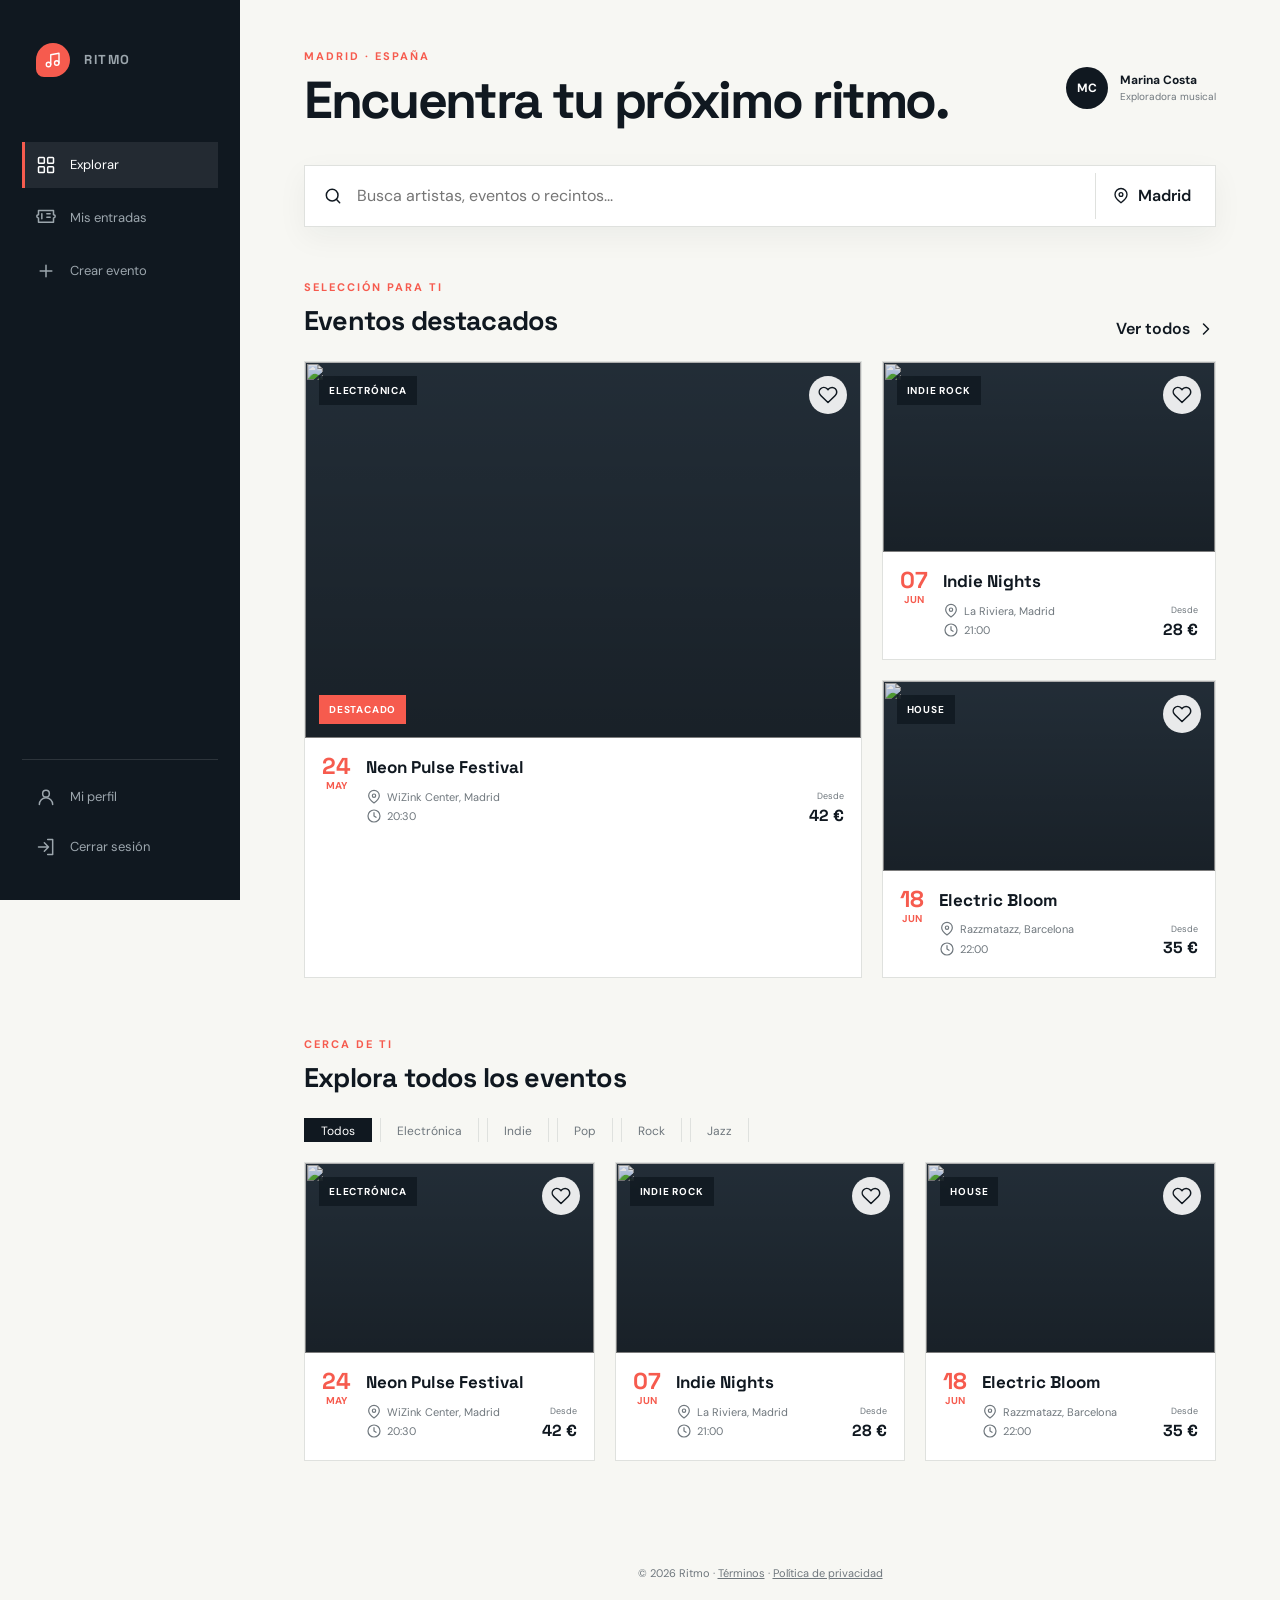
==== index.html @ d9f98caa "feat(hito1): estructura HTML5 semántica de las 5 páginas Co-Authored-By: Claude Sonnet 5.5 <noreply@" ====
<!DOCTYPE html>
<html lang="es">
<head>
  <meta charset="utf-8">
  <meta name="viewport" content="width=device-width, initial-scale=1">
  <title>Ritmo · Encuentra tu próximo ritmo</title>
  <meta name="description" content="Descubre conciertos y eventos de música en directo cerca de ti.">
  <link rel="preconnect" href="https://fonts.googleapis.com">
  <link rel="preconnect" href="https://fonts.gstatic.com" crossorigin>
  <link rel="stylesheet" href="https://fonts.googleapis.com/css2?family=DM+Sans:wght@400;500;600;700&family=Space+Grotesk:wght@500;600;700&display=swap">
  <link rel="stylesheet" href="css/styles.css">
</head>
<body>
  <div class="app-shell">
    <!-- Navegación lateral (tablet y escritorio) -->
    <aside class="sidebar">
      <a class="logo" href="index.html" aria-label="Ritmo, ir al inicio"><span class="logo__mark"><svg class="icon" aria-hidden="true" viewBox="0 0 24 24" width="18" height="18" fill="none" stroke="currentColor" stroke-width="1.8" stroke-linecap="round" stroke-linejoin="round"><path d="M9 18V5l11-2v13"/><circle cx="6" cy="18" r="3"/><circle cx="17" cy="16" r="3"/></svg></span><span>RITMO</span></a>
      <nav class="sidebar__nav" aria-label="Navegación principal">
          <a href="index.html" aria-current="page"><svg class="icon" aria-hidden="true" viewBox="0 0 24 24" width="20" height="20" fill="none" stroke="currentColor" stroke-width="1.8" stroke-linecap="round" stroke-linejoin="round"><rect x="3" y="3" width="7" height="7" rx="1"/><rect x="14" y="3" width="7" height="7" rx="1"/><rect x="3" y="14" width="7" height="7" rx="1"/><rect x="14" y="14" width="7" height="7" rx="1"/></svg> Explorar</a>
          <a href="#"><svg class="icon" aria-hidden="true" viewBox="0 0 24 24" width="20" height="20" fill="none" stroke="currentColor" stroke-width="1.8" stroke-linecap="round" stroke-linejoin="round"><path d="M3 8a2 2 0 0 0 0 4v5h18v-5a2 2 0 0 0 0-4V3H3v5Z"/><path d="M13 7h4M13 11h4M7 7v6"/></svg> Mis entradas</a>
          <a href="crear.html"><svg class="icon" aria-hidden="true" viewBox="0 0 24 24" width="20" height="20" fill="none" stroke="currentColor" stroke-width="1.8" stroke-linecap="round" stroke-linejoin="round"><path d="M12 5v14M5 12h14"/></svg> Crear evento</a>
      </nav>
      <div class="sidebar__bottom">
        <a href="#"><svg class="icon" aria-hidden="true" viewBox="0 0 24 24" width="20" height="20" fill="none" stroke="currentColor" stroke-width="1.8" stroke-linecap="round" stroke-linejoin="round"><circle cx="12" cy="8" r="4"/><path d="M4 21a8 8 0 0 1 16 0"/></svg> Mi perfil</a>
        <a href="login.html"><svg class="icon" aria-hidden="true" viewBox="0 0 24 24" width="20" height="20" fill="none" stroke="currentColor" stroke-width="1.8" stroke-linecap="round" stroke-linejoin="round"><path d="M10 17l5-5-5-5M15 12H3"/><path d="M14 3h6v18h-6"/></svg> Cerrar sesión</a>
      </div>
    </aside>

    <div class="page-column">
      <!-- Cabecera (móvil) -->
      <header class="mobile-header">
        <div class="mobile-header__bar">
          <a class="logo" href="index.html" aria-label="Ritmo, ir al inicio"><span class="logo__mark"><svg class="icon" aria-hidden="true" viewBox="0 0 24 24" width="18" height="18" fill="none" stroke="currentColor" stroke-width="1.8" stroke-linecap="round" stroke-linejoin="round"><path d="M9 18V5l11-2v13"/><circle cx="6" cy="18" r="3"/><circle cx="17" cy="16" r="3"/></svg></span><span>RITMO</span></a>
          <details class="mobile-menu">
            <summary class="icon-button" aria-label="Abrir menú"><svg class="icon" aria-hidden="true" viewBox="0 0 24 24" width="20" height="20" fill="none" stroke="currentColor" stroke-width="1.8" stroke-linecap="round" stroke-linejoin="round"><path d="M4 6h16M4 12h16M4 18h16"/></svg></summary>
            <nav class="mobile-menu__nav" aria-label="Menú móvil">
        <a href="index.html"><svg class="icon" aria-hidden="true" viewBox="0 0 24 24" width="20" height="20" fill="none" stroke="currentColor" stroke-width="1.8" stroke-linecap="round" stroke-linejoin="round"><rect x="3" y="3" width="7" height="7" rx="1"/><rect x="14" y="3" width="7" height="7" rx="1"/><rect x="3" y="14" width="7" height="7" rx="1"/><rect x="14" y="14" width="7" height="7" rx="1"/></svg> Explorar</a>
        <a href="#"><svg class="icon" aria-hidden="true" viewBox="0 0 24 24" width="20" height="20" fill="none" stroke="currentColor" stroke-width="1.8" stroke-linecap="round" stroke-linejoin="round"><path d="M3 8a2 2 0 0 0 0 4v5h18v-5a2 2 0 0 0 0-4V3H3v5Z"/><path d="M13 7h4M13 11h4M7 7v6"/></svg> Mis entradas</a>
        <a href="crear.html"><svg class="icon" aria-hidden="true" viewBox="0 0 24 24" width="20" height="20" fill="none" stroke="currentColor" stroke-width="1.8" stroke-linecap="round" stroke-linejoin="round"><path d="M12 5v14M5 12h14"/></svg> Crear evento</a>
        <a href="#"><svg class="icon" aria-hidden="true" viewBox="0 0 24 24" width="20" height="20" fill="none" stroke="currentColor" stroke-width="1.8" stroke-linecap="round" stroke-linejoin="round"><circle cx="12" cy="8" r="4"/><path d="M4 21a8 8 0 0 1 16 0"/></svg> Mi perfil</a>
        <a href="login.html"><svg class="icon" aria-hidden="true" viewBox="0 0 24 24" width="20" height="20" fill="none" stroke="currentColor" stroke-width="1.8" stroke-linecap="round" stroke-linejoin="round"><path d="M10 17l5-5-5-5M15 12H3"/><path d="M14 3h6v18h-6"/></svg> Cerrar sesión</a>
            </nav>
          </details>
        </div>
      </header>

      <main class="dashboard">
        <header class="dashboard__top">
          <div>
            <span class="eyebrow eyebrow--coral">Madrid · España</span>
            <h1>Encuentra tu próximo ritmo.</h1>
          </div>
          <p class="user-chip">
            <span class="user-chip__avatar" aria-hidden="true">MC</span>
            <span class="user-chip__name"><strong>Marina Costa</strong><small>Exploradora musical</small></span>
          </p>
        </header>

        <form class="search-bar" role="search" action="index.html">
          <svg class="icon" aria-hidden="true" viewBox="0 0 24 24" width="20" height="20" fill="none" stroke="currentColor" stroke-width="1.8" stroke-linecap="round" stroke-linejoin="round"><circle cx="11" cy="11" r="7"/><path d="m20 20-4-4"/></svg>
          <input type="search" name="q" aria-label="Buscar eventos" placeholder="Busca artistas, eventos o recintos...">
          <button class="search-bar__place" type="button"><svg class="icon" aria-hidden="true" viewBox="0 0 24 24" width="18" height="18" fill="none" stroke="currentColor" stroke-width="1.8" stroke-linecap="round" stroke-linejoin="round"><path d="M20 10c0 5-8 11-8 11S4 15 4 10a8 8 0 1 1 16 0Z"/><circle cx="12" cy="10" r="2.5"/></svg> Madrid</button>
        </form>

        <section aria-labelledby="titulo-destacados">
          <div class="section-heading">
            <div>
              <span class="eyebrow eyebrow--coral">Selección para ti</span>
              <h2 id="titulo-destacados">Eventos destacados</h2>
            </div>
            <a class="link-more" href="#explorar"><span class="link-more__text">Ver todos</span><svg class="icon" aria-hidden="true" viewBox="0 0 24 24" width="20" height="20" fill="none" stroke="currentColor" stroke-width="1.8" stroke-linecap="round" stroke-linejoin="round"><path d="m9 18 6-6-6-6"/></svg></a>
          </div>
          <div class="featured-grid">
            <article class="event-card event-card--featured">
          <div class="event-card__media">
            <img src="https://images.unsplash.com/photo-1470229722913-7c0e2dbbafd3?auto=format&fit=crop&w=1200&q=85" alt="" loading="lazy">
            <span class="tag">Electrónica</span>
            <label class="heart-button"><input class="visually-hidden" type="checkbox" aria-label="Guardar Neon Pulse Festival"><svg class="icon" aria-hidden="true" viewBox="0 0 24 24" width="20" height="20" fill="none" stroke="currentColor" stroke-width="1.8" stroke-linecap="round" stroke-linejoin="round"><path d="M20.8 4.6a5.5 5.5 0 0 0-7.8 0L12 5.7l-1.1-1.1a5.5 5.5 0 0 0-7.8 7.8l1.1 1.1L12 21l7.8-7.5 1.1-1.1a5.5 5.5 0 0 0-.1-7.8Z"/></svg></label>
            <span class="tag tag--featured">Destacado</span>
          </div>
          <div class="event-card__body">
            <p class="date-block"><strong>24</strong><span>MAY</span></p>
            <div>
              <h3 class="event-card__title"><a class="event-card__link" href="detalle.html">Neon Pulse Festival</a></h3>
              <p class="event-card__meta"><svg class="icon" aria-hidden="true" viewBox="0 0 24 24" width="16" height="16" fill="none" stroke="currentColor" stroke-width="1.8" stroke-linecap="round" stroke-linejoin="round"><path d="M20 10c0 5-8 11-8 11S4 15 4 10a8 8 0 1 1 16 0Z"/><circle cx="12" cy="10" r="2.5"/></svg>WiZink Center, Madrid</p>
              <p class="event-card__meta"><svg class="icon" aria-hidden="true" viewBox="0 0 24 24" width="16" height="16" fill="none" stroke="currentColor" stroke-width="1.8" stroke-linecap="round" stroke-linejoin="round"><circle cx="12" cy="12" r="9"/><path d="M12 7v5l3 2"/></svg><time>20:30</time></p>
            </div>
            <p class="price-block"><small>Desde</small><strong>42 €</strong></p>
          </div>
        </article>
            <div class="mini-events">
              <article class="event-card">
          <div class="event-card__media">
            <img src="https://images.unsplash.com/photo-1514525253161-7a46d19cd819?auto=format&fit=crop&w=1200&q=85" alt="" loading="lazy">
            <span class="tag">Indie rock</span>
            <label class="heart-button"><input class="visually-hidden" type="checkbox" aria-label="Guardar Indie Nights"><svg class="icon" aria-hidden="true" viewBox="0 0 24 24" width="20" height="20" fill="none" stroke="currentColor" stroke-width="1.8" stroke-linecap="round" stroke-linejoin="round"><path d="M20.8 4.6a5.5 5.5 0 0 0-7.8 0L12 5.7l-1.1-1.1a5.5 5.5 0 0 0-7.8 7.8l1.1 1.1L12 21l7.8-7.5 1.1-1.1a5.5 5.5 0 0 0-.1-7.8Z"/></svg></label>
          </div>
          <div class="event-card__body">
            <p class="date-block"><strong>07</strong><span>JUN</span></p>
            <div>
              <h3 class="event-card__title"><a class="event-card__link" href="detalle.html">Indie Nights</a></h3>
              <p class="event-card__meta"><svg class="icon" aria-hidden="true" viewBox="0 0 24 24" width="16" height="16" fill="none" stroke="currentColor" stroke-width="1.8" stroke-linecap="round" stroke-linejoin="round"><path d="M20 10c0 5-8 11-8 11S4 15 4 10a8 8 0 1 1 16 0Z"/><circle cx="12" cy="10" r="2.5"/></svg>La Riviera, Madrid</p>
              <p class="event-card__meta"><svg class="icon" aria-hidden="true" viewBox="0 0 24 24" width="16" height="16" fill="none" stroke="currentColor" stroke-width="1.8" stroke-linecap="round" stroke-linejoin="round"><circle cx="12" cy="12" r="9"/><path d="M12 7v5l3 2"/></svg><time>21:00</time></p>
            </div>
            <p class="price-block"><small>Desde</small><strong>28 €</strong></p>
          </div>
        </article>
              <article class="event-card">
          <div class="event-card__media">
            <img src="https://images.unsplash.com/photo-1603910234616-3b5f4a6be2b4?auto=format&fit=crop&w=1200&q=85" alt="" loading="lazy">
            <span class="tag">House</span>
            <label class="heart-button"><input class="visually-hidden" type="checkbox" aria-label="Guardar Electric Bloom"><svg class="icon" aria-hidden="true" viewBox="0 0 24 24" width="20" height="20" fill="none" stroke="currentColor" stroke-width="1.8" stroke-linecap="round" stroke-linejoin="round"><path d="M20.8 4.6a5.5 5.5 0 0 0-7.8 0L12 5.7l-1.1-1.1a5.5 5.5 0 0 0-7.8 7.8l1.1 1.1L12 21l7.8-7.5 1.1-1.1a5.5 5.5 0 0 0-.1-7.8Z"/></svg></label>
          </div>
          <div class="event-card__body">
            <p class="date-block"><strong>18</strong><span>JUN</span></p>
            <div>
              <h3 class="event-card__title"><a class="event-card__link" href="detalle.html">Electric Bloom</a></h3>
              <p class="event-card__meta"><svg class="icon" aria-hidden="true" viewBox="0 0 24 24" width="16" height="16" fill="none" stroke="currentColor" stroke-width="1.8" stroke-linecap="round" stroke-linejoin="round"><path d="M20 10c0 5-8 11-8 11S4 15 4 10a8 8 0 1 1 16 0Z"/><circle cx="12" cy="10" r="2.5"/></svg>Razzmatazz, Barcelona</p>
              <p class="event-card__meta"><svg class="icon" aria-hidden="true" viewBox="0 0 24 24" width="16" height="16" fill="none" stroke="currentColor" stroke-width="1.8" stroke-linecap="round" stroke-linejoin="round"><circle cx="12" cy="12" r="9"/><path d="M12 7v5l3 2"/></svg><time>22:00</time></p>
            </div>
            <p class="price-block"><small>Desde</small><strong>35 €</strong></p>
          </div>
        </article>
            </div>
          </div>
        </section>

        <section class="explore" id="explorar" aria-labelledby="titulo-explorar">
          <div class="section-heading">
            <div>
              <span class="eyebrow eyebrow--coral">Cerca de ti</span>
              <h2 id="titulo-explorar">Explora todos los eventos</h2>
            </div>
          </div>
          <ul class="filter-row" aria-label="Filtrar por género">
            <li><label class="chip"><input class="visually-hidden" type="radio" name="filtro" id="f-todos" checked>Todos</label></li><li><label class="chip"><input class="visually-hidden" type="radio" name="filtro" id="f-electronica">Electrónica</label></li><li><label class="chip"><input class="visually-hidden" type="radio" name="filtro" id="f-indie">Indie</label></li><li><label class="chip"><input class="visually-hidden" type="radio" name="filtro" id="f-pop">Pop</label></li><li><label class="chip"><input class="visually-hidden" type="radio" name="filtro" id="f-rock">Rock</label></li><li><label class="chip"><input class="visually-hidden" type="radio" name="filtro" id="f-jazz">Jazz</label></li>
          </ul>
          <ul class="event-list">
            <li data-category="electronica">
        <article class="event-card">
          <div class="event-card__media">
            <img src="https://images.unsplash.com/photo-1470229722913-7c0e2dbbafd3?auto=format&fit=crop&w=1200&q=85" alt="" loading="lazy">
            <span class="tag">Electrónica</span>
            <label class="heart-button"><input class="visually-hidden" type="checkbox" aria-label="Guardar Neon Pulse Festival"><svg class="icon" aria-hidden="true" viewBox="0 0 24 24" width="20" height="20" fill="none" stroke="currentColor" stroke-width="1.8" stroke-linecap="round" stroke-linejoin="round"><path d="M20.8 4.6a5.5 5.5 0 0 0-7.8 0L12 5.7l-1.1-1.1a5.5 5.5 0 0 0-7.8 7.8l1.1 1.1L12 21l7.8-7.5 1.1-1.1a5.5 5.5 0 0 0-.1-7.8Z"/></svg></label>
          </div>
          <div class="event-card__body">
            <p class="date-block"><strong>24</strong><span>MAY</span></p>
            <div>
              <h3 class="event-card__title"><a class="event-card__link" href="detalle.html">Neon Pulse Festival</a></h3>
              <p class="event-card__meta"><svg class="icon" aria-hidden="true" viewBox="0 0 24 24" width="16" height="16" fill="none" stroke="currentColor" stroke-width="1.8" stroke-linecap="round" stroke-linejoin="round"><path d="M20 10c0 5-8 11-8 11S4 15 4 10a8 8 0 1 1 16 0Z"/><circle cx="12" cy="10" r="2.5"/></svg>WiZink Center, Madrid</p>
              <p class="event-card__meta"><svg class="icon" aria-hidden="true" viewBox="0 0 24 24" width="16" height="16" fill="none" stroke="currentColor" stroke-width="1.8" stroke-linecap="round" stroke-linejoin="round"><circle cx="12" cy="12" r="9"/><path d="M12 7v5l3 2"/></svg><time>20:30</time></p>
            </div>
            <p class="price-block"><small>Desde</small><strong>42 €</strong></p>
          </div>
        </article>
            </li>
            <li data-category="indie">
        <article class="event-card">
          <div class="event-card__media">
            <img src="https://images.unsplash.com/photo-1514525253161-7a46d19cd819?auto=format&fit=crop&w=1200&q=85" alt="" loading="lazy">
            <span class="tag">Indie rock</span>
            <label class="heart-button"><input class="visually-hidden" type="checkbox" aria-label="Guardar Indie Nights"><svg class="icon" aria-hidden="true" viewBox="0 0 24 24" width="20" height="20" fill="none" stroke="currentColor" stroke-width="1.8" stroke-linecap="round" stroke-linejoin="round"><path d="M20.8 4.6a5.5 5.5 0 0 0-7.8 0L12 5.7l-1.1-1.1a5.5 5.5 0 0 0-7.8 7.8l1.1 1.1L12 21l7.8-7.5 1.1-1.1a5.5 5.5 0 0 0-.1-7.8Z"/></svg></label>
          </div>
          <div class="event-card__body">
            <p class="date-block"><strong>07</strong><span>JUN</span></p>
            <div>
              <h3 class="event-card__title"><a class="event-card__link" href="detalle.html">Indie Nights</a></h3>
              <p class="event-card__meta"><svg class="icon" aria-hidden="true" viewBox="0 0 24 24" width="16" height="16" fill="none" stroke="currentColor" stroke-width="1.8" stroke-linecap="round" stroke-linejoin="round"><path d="M20 10c0 5-8 11-8 11S4 15 4 10a8 8 0 1 1 16 0Z"/><circle cx="12" cy="10" r="2.5"/></svg>La Riviera, Madrid</p>
              <p class="event-card__meta"><svg class="icon" aria-hidden="true" viewBox="0 0 24 24" width="16" height="16" fill="none" stroke="currentColor" stroke-width="1.8" stroke-linecap="round" stroke-linejoin="round"><circle cx="12" cy="12" r="9"/><path d="M12 7v5l3 2"/></svg><time>21:00</time></p>
            </div>
            <p class="price-block"><small>Desde</small><strong>28 €</strong></p>
          </div>
        </article>
            </li>
            <li data-category="electronica">
        <article class="event-card">
          <div class="event-card__media">
            <img src="https://images.unsplash.com/photo-1603910234616-3b5f4a6be2b4?auto=format&fit=crop&w=1200&q=85" alt="" loading="lazy">
            <span class="tag">House</span>
            <label class="heart-button"><input class="visually-hidden" type="checkbox" aria-label="Guardar Electric Bloom"><svg class="icon" aria-hidden="true" viewBox="0 0 24 24" width="20" height="20" fill="none" stroke="currentColor" stroke-width="1.8" stroke-linecap="round" stroke-linejoin="round"><path d="M20.8 4.6a5.5 5.5 0 0 0-7.8 0L12 5.7l-1.1-1.1a5.5 5.5 0 0 0-7.8 7.8l1.1 1.1L12 21l7.8-7.5 1.1-1.1a5.5 5.5 0 0 0-.1-7.8Z"/></svg></label>
          </div>
          <div class="event-card__body">
            <p class="date-block"><strong>18</strong><span>JUN</span></p>
            <div>
              <h3 class="event-card__title"><a class="event-card__link" href="detalle.html">Electric Bloom</a></h3>
              <p class="event-card__meta"><svg class="icon" aria-hidden="true" viewBox="0 0 24 24" width="16" height="16" fill="none" stroke="currentColor" stroke-width="1.8" stroke-linecap="round" stroke-linejoin="round"><path d="M20 10c0 5-8 11-8 11S4 15 4 10a8 8 0 1 1 16 0Z"/><circle cx="12" cy="10" r="2.5"/></svg>Razzmatazz, Barcelona</p>
              <p class="event-card__meta"><svg class="icon" aria-hidden="true" viewBox="0 0 24 24" width="16" height="16" fill="none" stroke="currentColor" stroke-width="1.8" stroke-linecap="round" stroke-linejoin="round"><circle cx="12" cy="12" r="9"/><path d="M12 7v5l3 2"/></svg><time>22:00</time></p>
            </div>
            <p class="price-block"><small>Desde</small><strong>35 €</strong></p>
          </div>
        </article>
            </li>
          </ul>
          <p class="empty-message">No hay eventos de este género por ahora.</p>
        </section>
      </main>

      <footer class="site-footer">
        <p>© 2026 Ritmo · <a href="#">Términos</a> · <a href="#">Política de privacidad</a></p>
      </footer>

      <!-- Navegación inferior (móvil) -->
      <nav class="bottom-nav" aria-label="Navegación móvil">
        <a href="index.html" aria-current="page"><svg class="icon" aria-hidden="true" viewBox="0 0 24 24" width="20" height="20" fill="none" stroke="currentColor" stroke-width="1.8" stroke-linecap="round" stroke-linejoin="round"><path d="m3 11 9-8 9 8"/><path d="M5 10v11h14V10M9 21v-6h6v6"/></svg><span>Inicio</span></a>
        <a href="#"><svg class="icon" aria-hidden="true" viewBox="0 0 24 24" width="20" height="20" fill="none" stroke="currentColor" stroke-width="1.8" stroke-linecap="round" stroke-linejoin="round"><circle cx="11" cy="11" r="7"/><path d="m20 20-4-4"/></svg><span>Buscar</span></a>
        <a class="bottom-nav__create" href="crear.html" aria-label="Crear evento"><svg class="icon" aria-hidden="true" viewBox="0 0 24 24" width="20" height="20" fill="none" stroke="currentColor" stroke-width="1.8" stroke-linecap="round" stroke-linejoin="round"><path d="M12 5v14M5 12h14"/></svg></a>
        <a href="#"><svg class="icon" aria-hidden="true" viewBox="0 0 24 24" width="20" height="20" fill="none" stroke="currentColor" stroke-width="1.8" stroke-linecap="round" stroke-linejoin="round"><path d="M3 8a2 2 0 0 0 0 4v5h18v-5a2 2 0 0 0 0-4V3H3v5Z"/><path d="M13 7h4M13 11h4M7 7v6"/></svg><span>Entradas</span></a>
        <a href="#"><svg class="icon" aria-hidden="true" viewBox="0 0 24 24" width="20" height="20" fill="none" stroke="currentColor" stroke-width="1.8" stroke-linecap="round" stroke-linejoin="round"><circle cx="12" cy="8" r="4"/><path d="M4 21a8 8 0 0 1 16 0"/></svg><span>Perfil</span></a>
      </nav>
    </div>
  </div>
</body>
</html>
---- css/styles.css ----
/* ==========================================================================
   RITMO · Hito 1 · Estilos (CSS3, Mobile First)
   Índice
   1. Variables (:root)      5. Cabecera / navegación
   2. Reset y base          6. Dashboard y tarjetas
   3. Utilidades            7. Detalle
   4. Botones y formularios 8. Crear · 9. Auth · 10. Modal · 11. Tablet · 12. Escritorio
   ========================================================================== */

/* 1. VARIABLES — extraídas de la guía de estilos de Figma ------------------ */
:root {
  /* Colores */
  --color-ink: #101820;
  --color-ink-soft: #26323d;
  --color-coral: #f65b4e;
  --color-coral-dark: #df493e;
  --color-coral-tint: #ffe1dc;
  --color-paper: #f7f7f3;
  --color-white: #ffffff;
  --color-muted: #6f777d;
  --color-line: #dfe1de;
  --color-soft: #eeefeb;
  --color-lime: #d8f35a;
  --color-sky: #85d5de;

  /* Tipografía */
  --font-body: "DM Sans", system-ui, -apple-system, "Segoe UI", sans-serif;
  --font-display: "Space Grotesk", "DM Sans", system-ui, sans-serif;
  --fs-2xs: 0.5625rem;
  --fs-xs: 0.6875rem;
  --fs-sm: 0.8125rem;
  --fs-md: 1rem;
  --fs-lg: 1.1875rem;
  --fs-xl: 1.6875rem;
  --fs-2xl: clamp(2rem, 4vw + 0.5rem, 3.25rem);
  --fs-hero: clamp(3.4rem, 7vw, 5.6rem);

  /* Espaciados (escala de 4px) */
  --space-1: 0.25rem;
  --space-2: 0.5rem;
  --space-3: 0.75rem;
  --space-4: 1rem;
  --space-5: 1.25rem;
  --space-6: 1.5rem;
  --space-8: 2rem;
  --space-10: 2.5rem;
  --space-12: 3rem;
  --space-16: 4rem;

  /* Otros */
  --gutter: 1.125rem;
  --sidebar-width: 200px;
  --bottom-nav-height: 68px;
  --shadow-card: 0 18px 40px rgba(25, 32, 36, 0.1);
  --shadow-panel: 0 16px 50px rgba(20, 30, 36, 0.1);
  --transition: 0.2s ease;
}

/* 2. RESET Y BASE ---------------------------------------------------------- */
*,
*::before,
*::after { box-sizing: border-box; }

html { scroll-behavior: smooth; }

body {
  margin: 0;
  background: var(--color-paper);
  color: var(--color-ink);
  font-family: var(--font-body);
  line-height: 1.5;
}

h1, h2, h3, p, ul, ol, figure, dl, dd { margin: 0; }
ul, ol { padding: 0; list-style: none; }
img { display: block; max-width: 100%; }
a { color: inherit; text-decoration: none; }
button, input, select, textarea { font: inherit; color: inherit; }
button { cursor: pointer; }
h1, h2, h3, .logo { font-family: var(--font-display); }

:focus-visible { outline: 2px solid var(--color-coral); outline-offset: 2px; }

.icon { flex: none; }

/* 3. UTILIDADES ------------------------------------------------------------ */
.eyebrow {
  display: block;
  font-size: var(--fs-xs);
  font-weight: 700;
  letter-spacing: 0.18em;
  text-transform: uppercase;
}
.eyebrow--coral { color: var(--color-coral); }

.visually-hidden {
  position: absolute;
  width: 1px; height: 1px;
  margin: -1px; padding: 0;
  overflow: hidden;
  clip: rect(0 0 0 0);
  white-space: nowrap;
  border: 0;
}

.logo {
  display: inline-flex;
  align-items: center;
  gap: 10px;
  color: var(--color-white);
  font-size: 1.1875rem;
  font-weight: 700;
  letter-spacing: 0.12em;
}
.logo--dark { color: var(--color-ink); }
.logo__mark {
  display: grid;
  place-items: center;
  width: 34px; height: 34px;
  background: var(--color-coral);
  color: var(--color-white);
  border-radius: 50% 50% 50% 8px;
}

/* 4. BOTONES Y FORMULARIOS ------------------------------------------------- */
.btn {
  display: inline-flex;
  justify-content: center;
  align-items: center;
  gap: var(--space-4);
  min-height: 50px;
  padding: 0 var(--space-5);
  border: 1px solid transparent;
  font-weight: 700;
  transition: background var(--transition), transform var(--transition);
}
.btn--primary { background: var(--color-coral); color: var(--color-white); }
.btn--primary:hover { background: var(--color-coral-dark); transform: translateY(-1px); }
.btn--secondary { background: var(--color-white); border-color: var(--color-line); font-weight: 600; }
.btn--secondary:hover { background: var(--color-soft); }
.btn--block { width: 100%; }

.field { display: grid; gap: 9px; margin-bottom: var(--space-5); font-size: var(--fs-sm); font-weight: 600; }
.field__row { display: flex; justify-content: space-between; align-items: center; }
.field__hint { color: var(--color-muted); font-size: var(--fs-xs); font-weight: 400; text-align: right; }
.link-small { color: var(--color-coral); font-size: 0.75rem; font-weight: 600; }

.input-shell {
  display: flex;
  align-items: center;
  gap: var(--space-3);
  padding: 0 15px;
  background: var(--color-white);
  border: 1px solid var(--color-line);
  color: #92999e;
  transition: var(--transition);
}
.input-shell:focus-within { border-color: var(--color-coral); box-shadow: 0 0 0 3px rgba(246, 91, 78, 0.1); }
.input-shell input { flex: 1; min-width: 0; padding: 14px 0; border: 0; outline: 0; background: transparent; color: var(--color-ink); }
.input-shell button { display: grid; padding: 0; border: 0; background: transparent; color: inherit; }

.control {
  width: 100%;
  padding: 13px 14px;
  border: 1px solid var(--color-line);
  border-radius: 0;
  background: var(--color-white);
  outline: none;
  resize: vertical;
  font-weight: 400;
}
.control:focus { border-color: var(--color-coral); box-shadow: 0 0 0 3px rgba(246, 91, 78, 0.08); }

/* 5. CABECERA Y NAVEGACIÓN (móvil primero) ---------------------------------- */
.app-shell { min-height: 100vh; }

.sidebar { display: none; }

.page-column { padding-bottom: var(--bottom-nav-height); }

.mobile-header {
  position: sticky;
  top: 0;
  z-index: 20;
  background: var(--color-ink);
}
.mobile-header__bar {
  display: flex;
  justify-content: space-between;
  align-items: center;
  height: 66px;
  padding: 0 var(--space-5);
}
.icon-button {
  display: grid;
  place-items: center;
  width: 44px; height: 44px;
  border: 0;
  background: transparent;
  color: var(--color-white);
}
.mobile-menu summary { list-style: none; cursor: pointer; }
.mobile-menu summary::-webkit-details-marker { display: none; }
.mobile-menu__nav { position: absolute; inset: 100% 0 auto; display: grid; padding: 0 var(--space-3) var(--space-3); background: var(--color-ink); border-top: 1px solid rgba(255, 255, 255, 0.12); }
.mobile-menu__nav a { display: flex; align-items: center; gap: 14px; padding: 13px; color: #c3cad0; font-size: var(--fs-sm); }

.bottom-nav {
  position: fixed;
  inset: auto 0 0;
  z-index: 30;
  display: grid;
  grid-template-columns: repeat(5, 1fr);
  align-items: center;
  height: var(--bottom-nav-height);
  background: var(--color-white);
  border-top: 1px solid var(--color-line);
}
.bottom-nav a {
  display: grid;
  justify-items: center;
  gap: 2px;
  color: #8b9297;
  font-size: var(--fs-2xs);
}
.bottom-nav a[aria-current="page"] { color: var(--color-coral); }
.bottom-nav .bottom-nav__create {
  place-self: center;
  width: 48px; height: 48px;
  align-content: center;
  border-radius: 50%;
  background: var(--color-coral);
  color: var(--color-white);
  box-shadow: 0 6px 16px rgba(246, 91, 78, 0.35);
  transform: translateY(-12px);
}

.site-footer {
  padding: var(--space-6) var(--gutter);
  color: var(--color-muted);
  font-size: var(--fs-xs);
  text-align: center;
}
.site-footer a { text-decoration: underline; }

/* 6. DASHBOARD Y TARJETAS ---------------------------------------------------- */
.dashboard { max-width: 1400px; margin: 0 auto; padding: 28px var(--gutter) var(--space-10); }

.dashboard__top { display: block; }
.dashboard__top h1,
.create-header h1 { margin-top: var(--space-2); font-size: 2.125rem; line-height: 1.05; letter-spacing: -0.045em; }

.user-chip { display: none; align-items: center; gap: var(--space-3); }
.user-chip__avatar {
  display: grid; place-items: center;
  width: 42px; height: 42px;
  border-radius: 50%;
  background: var(--color-ink);
  color: var(--color-white);
  font-size: 0.75rem; font-weight: 700;
}
.user-chip__name { display: grid; font-size: 0.75rem; }
.user-chip__name small { color: var(--color-muted); }

.search-bar {
  display: flex;
  align-items: center;
  gap: 14px;
  margin: 26px 0 var(--space-10);
  padding: 7px 8px 7px 18px;
  background: var(--color-white);
  border: 1px solid var(--color-line);
  box-shadow: 0 10px 30px rgba(25, 32, 36, 0.05);
}
.search-bar input { flex: 1; min-width: 0; padding: 10px 0; border: 0; outline: 0; background: transparent; }
.search-bar__place { display: none; align-items: center; gap: var(--space-2); padding: 11px var(--space-4); border: 0; border-left: 1px solid var(--color-line); background: transparent; font-weight: 600; }

.section-heading { display: flex; justify-content: space-between; align-items: flex-end; margin-bottom: var(--space-5); }
.section-heading h2 { margin-top: 5px; font-size: 1.4375rem; letter-spacing: -0.03em; }
.link-more { display: flex; align-items: center; gap: 6px; font-weight: 600; }
.link-more__text { position: absolute; width: 1px; height: 1px; overflow: hidden; clip: rect(0 0 0 0); white-space: nowrap; }

.featured-grid { display: grid; gap: var(--space-5); }
.mini-events { display: none; }

.event-card {
  position: relative;
  overflow: hidden;
  background: var(--color-white);
  border: 1px solid var(--color-line);
  transition: transform 0.25s ease, box-shadow 0.25s ease;
}
.event-card:hover { transform: translateY(-4px); box-shadow: var(--shadow-card); }
/* Toda la tarjeta es clicable gracias al enlace del título */
.event-card__link::after { content: ""; position: absolute; inset: 0; z-index: 1; }

.event-card__media { position: relative; height: 190px; background: var(--color-ink-soft); }
.event-card--featured .event-card__media { height: 270px; }
.event-card__media img { width: 100%; height: 100%; object-fit: cover; }
.event-card__media::after {
  content: "";
  position: absolute; inset: 0;
  background: linear-gradient(180deg, rgba(0, 0, 0, 0.1), rgba(0, 0, 0, 0.35));
  pointer-events: none;
}

.tag {
  position: absolute; top: 14px; left: 14px; z-index: 2;
  padding: 7px 10px;
  background: rgba(16, 24, 32, 0.8);
  backdrop-filter: blur(8px);
  color: var(--color-white);
  font-size: 0.625rem; font-weight: 700; letter-spacing: 0.08em; text-transform: uppercase;
}
.tag--featured { top: auto; bottom: 14px; background: var(--color-coral); }

.heart-button {
  position: absolute; top: 14px; right: 14px; z-index: 3;
  display: grid; place-items: center;
  width: 38px; height: 38px;
  border: 0; border-radius: 50%;
  background: rgba(255, 255, 255, 0.9);
  color: var(--color-ink);
}
.heart-button { cursor: pointer; }
.heart-button:has(input:checked) { color: var(--color-coral); }
.heart-button:has(input:checked) svg { fill: currentColor; }
.heart-button:has(input:focus-visible) { outline: 2px solid var(--color-coral); outline-offset: 2px; }

.event-card__body { display: grid; grid-template-columns: auto 1fr; gap: 15px; padding: 17px; }
.date-block { display: grid; align-content: start; color: var(--color-coral); text-align: center; }
.date-block strong { font: 700 1.4375rem/1 var(--font-display); }
.date-block span { font-size: 0.625rem; font-weight: 700; text-transform: uppercase; }
.event-card__title { margin-bottom: var(--space-2); font-size: 1.0625rem; }
.event-card__meta { display: flex; align-items: center; gap: 5px; margin: 3px 0; color: var(--color-muted); font-size: var(--fs-xs); }
.price-block { display: none; align-content: end; text-align: right; }
.price-block small { color: var(--color-muted); font-size: var(--fs-2xs); }
.price-block strong { font-family: var(--font-display); }

.explore { margin-top: 58px; }
.filter-row { display: flex; gap: var(--space-2); margin-bottom: var(--space-5); overflow-x: auto; scrollbar-width: none; }
.filter-row::-webkit-scrollbar { display: none; }
.chip {
  flex: none;
  padding: var(--space-2) var(--space-4);
  border: 1px solid var(--color-line);
  background: transparent;
  color: var(--color-muted);
  font-size: 0.75rem;
}
.chip { cursor: pointer; }
.chip:has(input:checked) { border-color: var(--color-ink); background: var(--color-ink); color: var(--color-white); }
.chip:has(input:focus-visible) { outline: 2px solid var(--color-coral); outline-offset: 2px; }

/* Filtros solo con CSS: el radio marcado oculta las tarjetas de otras categorías */
.explore:has(#f-electronica:checked) .event-list > li:not([data-category="electronica"]),
.explore:has(#f-indie:checked) .event-list > li:not([data-category="indie"]),
.explore:has(#f-pop:checked) .event-list > li,
.explore:has(#f-rock:checked) .event-list > li,
.explore:has(#f-jazz:checked) .event-list > li { display: none; }

/* Móvil: lista horizontal con scroll */
.event-list { display: flex; gap: var(--space-5); margin-right: calc(var(--gutter) * -1); padding-right: var(--gutter); overflow-x: auto; scrollbar-width: none; scroll-snap-type: x proximity; }
.event-list::-webkit-scrollbar { display: none; }
.event-list > li { flex: 0 0 82%; scroll-snap-align: start; }
.event-list .event-card { height: 100%; }
.empty-message { padding: var(--space-6) 0; color: var(--color-muted); }
.empty-message { display: none; }
.explore:has(#f-pop:checked) .empty-message,
.explore:has(#f-rock:checked) .empty-message,
.explore:has(#f-jazz:checked) .empty-message { display: block; }

/* 7. DETALLE ----------------------------------------------------------------- */
.detail-page { padding-bottom: var(--space-3); }
.back-link { display: inline-flex; align-items: center; gap: 7px; margin: 18px; font-size: 0.75rem; font-weight: 600; }

.detail-hero { position: relative; height: 60vh; min-height: 360px; color: var(--color-white); background: var(--color-ink); }
.detail-hero > img { position: absolute; inset: 0; width: 100%; height: 100%; object-fit: cover; }
.detail-hero__gradient { position: absolute; inset: 0; background: linear-gradient(0deg, rgba(7, 15, 23, 0.95), rgba(7, 15, 23, 0.05)); }
.detail-hero__content { position: absolute; left: 20px; right: 20px; bottom: 38px; }
.detail-hero__content .tag { position: static; display: inline-block; margin-bottom: var(--space-6); background: var(--color-coral); }
.detail-hero__content h1 { margin: var(--space-3) 0; font-size: 3.4rem; line-height: 0.88; letter-spacing: -0.06em; }
.detail-hero__content p { color: rgba(255, 255, 255, 0.75); }
.detail-hero .heart-button { top: 25px; right: 25px; }

.detail-layout { display: flex; flex-direction: column; gap: 35px; max-width: 1180px; margin: 0 auto; padding: 30px var(--gutter); }

.fact-row { display: grid; gap: 15px; padding-bottom: var(--space-10); border-bottom: 1px solid var(--color-line); }
.fact { display: flex; align-items: center; gap: var(--space-3); }
.icon-box { display: grid; place-items: center; flex: none; width: 42px; height: 42px; background: var(--color-coral-tint); color: var(--color-coral); }
.fact dt { color: var(--color-muted); font-size: var(--fs-2xs); letter-spacing: 0.1em; }
.fact dd { font-size: 0.75rem; font-weight: 700; }

.about { padding: 42px 0; }
.about h2 { margin: var(--space-2) 0 14px; font-size: 1.6875rem; }
.about p { color: var(--color-muted); line-height: 1.75; }

.artist-list > li { display: grid; grid-template-columns: 30px 50px 1fr auto; gap: 13px; align-items: center; padding: 14px 0; border-bottom: 1px solid var(--color-line); }
.artist-list__num { color: var(--color-coral); font: 700 var(--fs-xs) var(--font-display); }
.artist-list img { width: 48px; height: 48px; border-radius: 50%; object-fit: cover; }
.artist-list__name { display: grid; }
.artist-list small { color: var(--color-muted); font-size: var(--fs-xs); }

.ticket-box { order: -1; z-index: 2; margin-top: -55px; padding: 30px; background: var(--color-white); border-top: 4px solid var(--color-coral); box-shadow: var(--shadow-panel); }
.ticket-box h2 { margin: 7px 0 22px; font-size: var(--fs-xl); }
.ticket-options { display: grid; gap: var(--space-2); margin: 0; padding: 0; border: 0; }
.ticket-option { display: flex; justify-content: space-between; align-items: center; gap: var(--space-3); padding: 15px; border: 1px solid var(--color-line); background: var(--color-white); cursor: pointer; }
.ticket-option:has(input:checked) { border: 2px solid var(--color-coral); padding: 14px; background: #fff9f7; }
.ticket-option:has(input:focus-visible) { outline: 2px solid var(--color-coral); outline-offset: 2px; }
.ticket-option span { display: grid; }
.ticket-option small { color: var(--color-muted); font-size: 0.625rem; }

.qty { display: flex; justify-content: space-between; align-items: center; gap: var(--space-3); margin: 0; padding: 22px 0; border: 0; border-bottom: 1px solid var(--color-line); }
.qty__label { display: grid; float: left; padding: 0; font-size: 0.75rem; }
.qty__label small { color: var(--color-muted); font-size: 0.625rem; }
.qty__options { display: flex; flex-wrap: wrap; justify-content: flex-end; gap: 6px; margin-left: auto; }
.qty__opt { cursor: pointer; }
.qty__opt span { display: grid; place-items: center; width: 30px; height: 30px; border: 1px solid var(--color-line); background: var(--color-white); font-weight: 700; }
.qty__opt:has(input:checked) span { border-color: var(--color-coral); background: var(--color-coral); color: var(--color-white); }
.qty__opt:has(input:focus-visible) span { outline: 2px solid var(--color-coral); outline-offset: 2px; }
.total-row { display: flex; justify-content: space-between; align-items: center; padding: 22px 0; }
.total { display: none; font: 700 1.625rem var(--font-display); }
/* Total = precio × cantidad, calculado solo con CSS */
.ticket-box:has(#t-general:checked):has(#q1:checked) .total--g1,
.ticket-box:has(#t-general:checked):has(#q2:checked) .total--g2,
.ticket-box:has(#t-general:checked):has(#q3:checked) .total--g3,
.ticket-box:has(#t-general:checked):has(#q4:checked) .total--g4,
.ticket-box:has(#t-general:checked):has(#q5:checked) .total--g5,
.ticket-box:has(#t-general:checked):has(#q6:checked) .total--g6,
.ticket-box:has(#t-vip:checked):has(#q1:checked) .total--v1,
.ticket-box:has(#t-vip:checked):has(#q2:checked) .total--v2,
.ticket-box:has(#t-vip:checked):has(#q3:checked) .total--v3,
.ticket-box:has(#t-vip:checked):has(#q4:checked) .total--v4,
.ticket-box:has(#t-vip:checked):has(#q5:checked) .total--v5,
.ticket-box:has(#t-vip:checked):has(#q6:checked) .total--v6 { display: block; }
.secure-note { display: flex; justify-content: center; align-items: center; gap: 6px; margin-top: 13px; color: var(--color-muted); font-size: 0.625rem; }

/* 8. CREAR EVENTO ------------------------------------------------------------ */
.create-page { max-width: 940px; margin: 0 auto; padding: 8px var(--gutter) 35px; }
.create-page .back-link { margin-left: 0; }
.create-header { max-width: 700px; padding: 25px 0 30px; }
.create-header h1 { font-size: 2.2rem; }
.create-header p { margin-top: var(--space-3); color: var(--color-muted); }

.stepper { display: grid; grid-template-columns: repeat(3, 1fr); margin-bottom: 25px; }
.stepper li { display: flex; align-items: center; color: #a3a7a8; font-size: 0.75rem; }
.stepper a { display: flex; align-items: center; }
.stepper li::after { content: ""; flex: 1; height: 1px; margin: 0 7px; background: var(--color-line); }
.stepper li:last-child::after { display: none; }
.stepper__num { display: grid; place-items: center; width: 27px; height: 27px; border: 1px solid var(--color-line); border-radius: 50%; }
.stepper__label { display: none; margin-left: 9px; font-weight: 700; }
.stepper .is-active { color: var(--color-ink); }
.stepper .is-active .stepper__num { border-color: var(--color-coral); background: var(--color-coral); color: var(--color-white); }

.create-form { padding: 22px var(--gutter); background: var(--color-white); border: 1px solid var(--color-line); }
.form-step { min-width: 0; margin: 0; padding: 0; border: 0; }
.form-step + .form-step { margin-top: 40px; padding-top: 40px; border-top: 1px solid var(--color-line); }
.form-step { scroll-margin-top: 90px; }
.form-title { display: flex; align-items: flex-start; gap: 14px; margin-bottom: 30px; padding: 0 0 24px; border-bottom: 1px solid var(--color-line); }
.form-title h2 { font-size: 1.375rem; }
.form-title p { margin-top: 3px; color: var(--color-muted); font-size: 0.75rem; }
.form-grid { display: grid; gap: 0; }
.summary-card { display: flex; gap: 13px; padding: var(--space-5) 18px; background: #f2f5e3; color: var(--color-ink-soft); }
.summary-card p { margin-top: 3px; color: var(--color-muted); font-size: 0.75rem; }
.form-actions { display: grid; grid-template-columns: 1fr 1fr; gap: 10px; margin-top: 25px; padding-top: 24px; border-top: 1px solid var(--color-line); }

/* 9. AUTENTICACIÓN (login / registro) ------------------------------------------ */
.auth-page { min-height: 100vh; background: var(--color-white); }
.auth-visual { position: relative; display: flex; flex-direction: column; justify-content: flex-end; min-height: 38vh; padding: var(--space-6); overflow: hidden; background: var(--color-ink); color: var(--color-white); }
.auth-visual > img { position: absolute; inset: 0; width: 100%; height: 100%; object-fit: cover; }
.auth-visual__overlay { position: absolute; inset: 0; background: linear-gradient(180deg, rgba(8, 16, 25, 0.35), rgba(8, 16, 25, 0.95)); }
.auth-visual__brand,
.auth-visual__lead,
.social-proof { display: none; }
.auth-message { position: relative; max-width: 590px; }
.auth-message h1 { margin: 10px 0 0; font-size: 2.4rem; line-height: 0.98; letter-spacing: -0.045em; }
.auth-message p { color: rgba(255, 255, 255, 0.72); line-height: 1.6; }

.avatar-stack { display: flex; }
.avatar-stack li { display: grid; place-items: center; width: 32px; height: 32px; margin-right: -7px; border: 2px solid var(--color-ink); border-radius: 50%; background: var(--color-coral); color: var(--color-white); font-size: 0.5625rem; font-weight: 700; }
.avatar-stack li:nth-child(2) { background: var(--color-lime); color: var(--color-ink); }
.avatar-stack li:nth-child(3) { background: var(--color-sky); color: var(--color-ink); }

.auth-panel { padding: 25px var(--space-6) var(--space-10); }
.auth-panel__logo { margin-bottom: var(--space-8); }
.auth-panel__wrap { width: min(100%, 440px); margin: 0 auto; }
.auth-heading h2 { margin: 10px 0 var(--space-2); font-size: 1.875rem; letter-spacing: -0.04em; }
.auth-heading p { color: var(--color-muted); }
.auth-tabs { display: grid; grid-template-columns: 1fr 1fr; margin: 25px 0 22px; border-bottom: 1px solid var(--color-line); }
.auth-tabs a { padding: 13px; border-bottom: 2px solid transparent; color: var(--color-muted); font-weight: 600; text-align: center; }
.auth-tabs a[aria-current="page"] { border-color: var(--color-coral); color: var(--color-ink); }
.terms { margin-top: 22px; color: #969c9f; font-size: var(--fs-xs); text-align: center; }
.terms a { text-decoration: underline; }

/* 10. MODAL (solo CSS con :target) --------------------------------------------- */
.modal { position: fixed; inset: 0; z-index: 100; display: none; place-items: center; padding: 20px; }
.modal:target { display: grid; }
.modal__backdrop { position: absolute; inset: 0; background: rgba(10, 18, 24, 0.78); backdrop-filter: blur(5px); }
.success-modal { position: relative; width: min(100%, 430px); padding: 32px var(--space-6); background: var(--color-white); text-align: center; box-shadow: 0 30px 80px rgba(0, 0, 0, 0.3); }
.success-modal__icon { display: grid; place-items: center; width: 58px; height: 58px; margin: 0 auto 22px; border-radius: 50%; background: #f0f7ce; color: #5d6d12; }
.success-modal h2 { margin: 9px 0; font-size: 1.8rem; }
.success-modal p { margin-bottom: 25px; color: var(--color-muted); font-size: var(--fs-sm); line-height: 1.6; }

/* 11. TABLET (≥ 701px) ------------------------------------------------------------- */
@media (min-width: 701px) {
  /* Navegación lateral */
  .mobile-header,
  .bottom-nav { display: none; }

  .sidebar {
    position: fixed; inset: 0 auto 0 0; z-index: 10;
    display: flex; flex-direction: column;
    width: var(--sidebar-width);
    padding: 30px 22px;
    background: var(--color-ink);
    color: var(--color-white);
  }
  .sidebar__nav { display: grid; gap: 7px; margin-top: 52px; }
  .sidebar__bottom { display: grid; gap: 4px; margin-top: auto; padding-top: 14px; border-top: 1px solid rgba(255, 255, 255, 0.12); }
  .sidebar a { display: flex; align-items: center; gap: 14px; padding: 13px 14px; color: #9ca6ad; font-size: var(--fs-sm); }
  .sidebar a:hover,
  .sidebar a[aria-current="page"] { background: rgba(255, 255, 255, 0.08); color: var(--color-white); }
  .sidebar a[aria-current="page"] { box-shadow: inset 3px 0 var(--color-coral); }

  .page-column { margin-left: var(--sidebar-width); padding-bottom: 0; }

  /* Dashboard */
  .dashboard { padding: var(--space-12) 5vw 80px; }
  .dashboard__top { display: flex; justify-content: space-between; align-items: center; }
  .dashboard__top h1,
  .create-header h1 { font-size: var(--fs-2xl); }
  .user-chip { display: flex; }
  .search-bar { margin: 38px 0 52px; }
  .search-bar__place { display: flex; }
  .section-heading h2 { font-size: var(--fs-xl); }
  .link-more__text { position: static; width: auto; height: auto; overflow: visible; clip: auto; }

  .mini-events { display: grid; grid-template-columns: 1fr 1fr; gap: var(--space-5); }
  .event-card--featured .event-card__media { height: 376px; }
  .event-card__body { grid-template-columns: auto 1fr auto; }
  .price-block { display: grid; }

  .event-list { display: grid; grid-template-columns: repeat(2, 1fr); margin-right: 0; padding-right: 0; overflow: visible; }
  .event-list > li { flex: none; }

  /* Detalle */
  .detail-page { padding-bottom: 80px; }
  .back-link { margin: 24px 4vw; }
  .detail-hero { height: min(58vh, 570px); margin: 0 4vw; }
  .detail-hero__gradient { background: linear-gradient(90deg, rgba(7, 15, 23, 0.9), rgba(7, 15, 23, 0.1)), linear-gradient(0deg, rgba(7, 15, 23, 0.6), transparent); }
  .detail-hero__content { left: 6%; right: auto; bottom: 10%; }
  .detail-hero__content h1 { font-size: var(--fs-hero); }
  .detail-layout { display: grid; grid-template-columns: 1fr; gap: 48px; padding: 48px 4vw; }
  .fact-row { grid-template-columns: repeat(3, 1fr); }
  .ticket-box { order: 0; margin-top: 0; }
  .about h2 { font-size: 1.875rem; }

  /* Crear */
  .create-page { padding: 20px 5vw 80px; }
  .stepper li::after { margin: 0 var(--space-3); }
  .stepper__label { display: inline; }
  .create-form { padding: 34px; }
  .form-grid { grid-template-columns: 1fr 1fr; gap: 18px; }
  .form-actions { display: flex; justify-content: flex-end; }
  .success-modal { padding: 40px; }

  /* Auth a dos columnas */
  .auth-page { display: grid; grid-template-columns: 1.08fr 0.92fr; }
  .auth-visual { justify-content: space-between; min-height: 100vh; padding: 48px 6vw 64px; }
  .auth-visual__brand { display: block; position: relative; }
  .auth-visual__lead,
  .social-proof { display: block; }
  .auth-message h1 { margin: 18px 0; max-width: 560px; font-size: clamp(2.6rem, 5vw, 4.5rem); }
  .auth-message .auth-visual__lead { max-width: 500px; font-size: 1.0625rem; }
  .social-proof { display: flex; align-items: center; gap: var(--space-4); margin-top: 36px; }
  .social-proof small { color: rgba(255, 255, 255, 0.7); }
  .social-proof strong { color: var(--color-white); }
  .auth-panel { display: grid; place-items: center; padding: 48px 8vw; }
  .auth-panel__logo { display: none; }
  .auth-heading h2 { font-size: 2.375rem; }
  .auth-tabs { margin: 34px 0 28px; }
}

/* 12. ESCRITORIO (≥ 1001px) ----------------------------------------------------------- */
@media (min-width: 1001px) {
  :root { --sidebar-width: 240px; }

  .featured-grid { grid-template-columns: 1.25fr 0.75fr; gap: var(--space-5); }
  .mini-events { grid-template-columns: 1fr; }
  .event-list { grid-template-columns: repeat(3, 1fr); }

  .detail-layout { grid-template-columns: 1fr 360px; gap: 60px; }
  .ticket-box { position: sticky; top: 30px; align-self: start; }
}

/* Preferencias de usuario */
@media (prefers-reduced-motion: reduce) {
  * { transition: none !important; scroll-behavior: auto !important; }
}
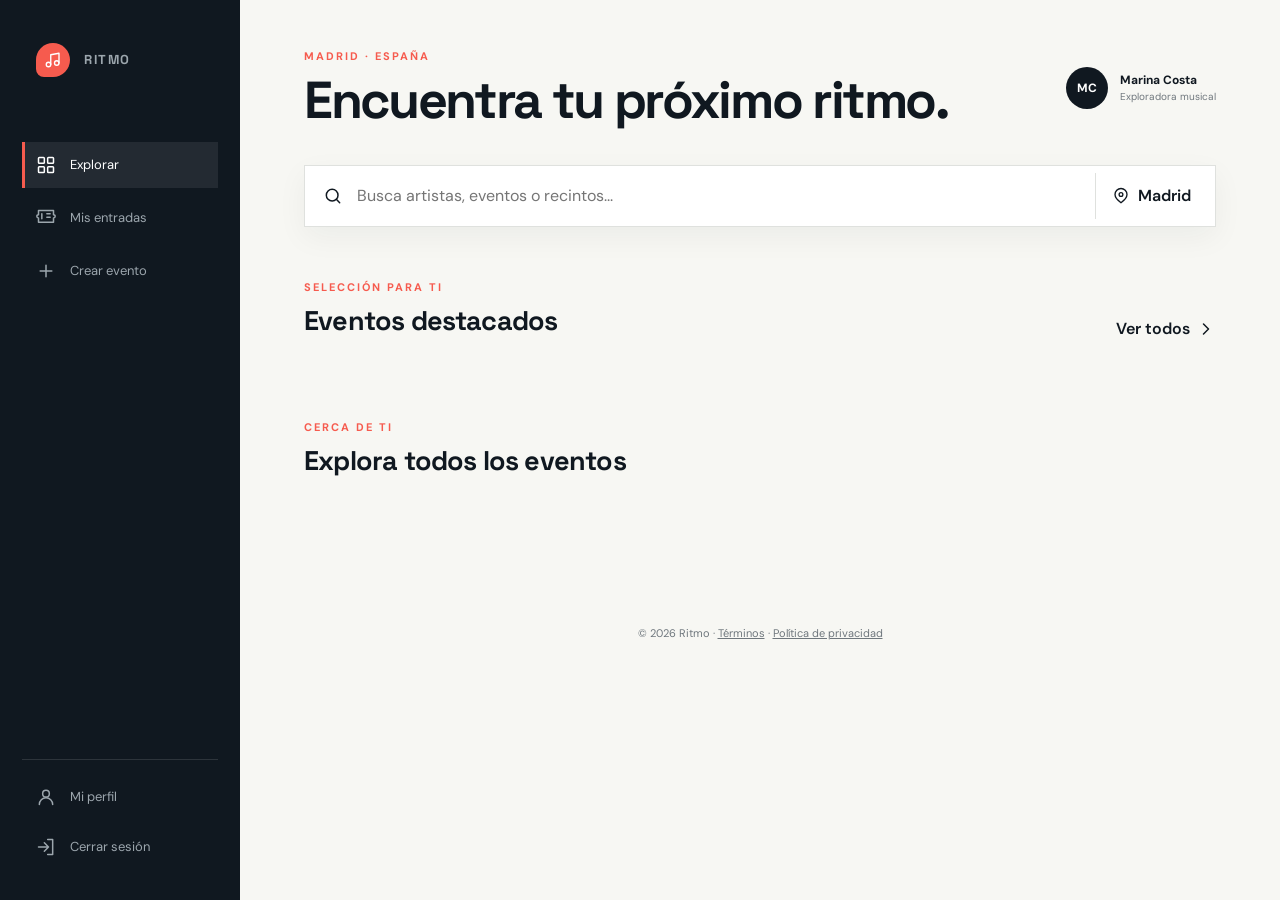
==== commit 07d30ffd: "feat: favicon, theme-color y página 404 (evita 404 en consola) Co-Authored-By: Claude Sonnet 5.5 <no" ====
--- a/index.html
+++ b/index.html
@@ -3,12 +3,19 @@
 <head>
   <meta charset="utf-8">
   <meta name="viewport" content="width=device-width, initial-scale=1">
+  <meta name="theme-color" content="#101820">
+  <link rel="icon" type="image/svg+xml" href="favicon.svg">
   <title>Ritmo · Encuentra tu próximo ritmo</title>
   <meta name="description" content="Descubre conciertos y eventos de música en directo cerca de ti.">
   <link rel="preconnect" href="https://fonts.googleapis.com">
   <link rel="preconnect" href="https://fonts.gstatic.com" crossorigin>
   <link rel="stylesheet" href="https://fonts.googleapis.com/css2?family=DM+Sans:wght@400;500;600;700&family=Space+Grotesk:wght@500;600;700&display=swap">
   <link rel="stylesheet" href="css/styles.css">
+  <script src="js/mockData.js" defer></script>
+  <script src="js/core.js" defer></script>
+  <script src="js/modal.js" defer></script>
+  <script src="js/layout.js" defer></script>
+  <script src="js/dashboard.js" defer></script>
 </head>
 <body>
   <div class="app-shell">
@@ -22,7 +29,7 @@
       </nav>
       <div class="sidebar__bottom">
         <a href="#"><svg class="icon" aria-hidden="true" viewBox="0 0 24 24" width="20" height="20" fill="none" stroke="currentColor" stroke-width="1.8" stroke-linecap="round" stroke-linejoin="round"><circle cx="12" cy="8" r="4"/><path d="M4 21a8 8 0 0 1 16 0"/></svg> Mi perfil</a>
-        <a href="login.html"><svg class="icon" aria-hidden="true" viewBox="0 0 24 24" width="20" height="20" fill="none" stroke="currentColor" stroke-width="1.8" stroke-linecap="round" stroke-linejoin="round"><path d="M10 17l5-5-5-5M15 12H3"/><path d="M14 3h6v18h-6"/></svg> Cerrar sesión</a>
+        <a href="login.html" data-accion="cerrar-sesion"><svg class="icon" aria-hidden="true" viewBox="0 0 24 24" width="20" height="20" fill="none" stroke="currentColor" stroke-width="1.8" stroke-linecap="round" stroke-linejoin="round"><path d="M10 17l5-5-5-5M15 12H3"/><path d="M14 3h6v18h-6"/></svg> Cerrar sesión</a>
       </div>
     </aside>
 
@@ -31,16 +38,16 @@
       <header class="mobile-header">
         <div class="mobile-header__bar">
           <a class="logo" href="index.html" aria-label="Ritmo, ir al inicio"><span class="logo__mark"><svg class="icon" aria-hidden="true" viewBox="0 0 24 24" width="18" height="18" fill="none" stroke="currentColor" stroke-width="1.8" stroke-linecap="round" stroke-linejoin="round"><path d="M9 18V5l11-2v13"/><circle cx="6" cy="18" r="3"/><circle cx="17" cy="16" r="3"/></svg></span><span>RITMO</span></a>
-          <details class="mobile-menu">
-            <summary class="icon-button" aria-label="Abrir menú"><svg class="icon" aria-hidden="true" viewBox="0 0 24 24" width="20" height="20" fill="none" stroke="currentColor" stroke-width="1.8" stroke-linecap="round" stroke-linejoin="round"><path d="M4 6h16M4 12h16M4 18h16"/></svg></summary>
-            <nav class="mobile-menu__nav" aria-label="Menú móvil">
+          <div class="mobile-menu">
+            <button class="icon-button mobile-menu__toggle" type="button" aria-label="Abrir menú" aria-expanded="false" aria-controls="menu-movil"><svg class="icon" aria-hidden="true" viewBox="0 0 24 24" width="20" height="20" fill="none" stroke="currentColor" stroke-width="1.8" stroke-linecap="round" stroke-linejoin="round"><path d="M4 6h16M4 12h16M4 18h16"/></svg></button>
+            <nav class="mobile-menu__nav" id="menu-movil" aria-label="Menú móvil" hidden>
         <a href="index.html"><svg class="icon" aria-hidden="true" viewBox="0 0 24 24" width="20" height="20" fill="none" stroke="currentColor" stroke-width="1.8" stroke-linecap="round" stroke-linejoin="round"><rect x="3" y="3" width="7" height="7" rx="1"/><rect x="14" y="3" width="7" height="7" rx="1"/><rect x="3" y="14" width="7" height="7" rx="1"/><rect x="14" y="14" width="7" height="7" rx="1"/></svg> Explorar</a>
         <a href="#"><svg class="icon" aria-hidden="true" viewBox="0 0 24 24" width="20" height="20" fill="none" stroke="currentColor" stroke-width="1.8" stroke-linecap="round" stroke-linejoin="round"><path d="M3 8a2 2 0 0 0 0 4v5h18v-5a2 2 0 0 0 0-4V3H3v5Z"/><path d="M13 7h4M13 11h4M7 7v6"/></svg> Mis entradas</a>
         <a href="crear.html"><svg class="icon" aria-hidden="true" viewBox="0 0 24 24" width="20" height="20" fill="none" stroke="currentColor" stroke-width="1.8" stroke-linecap="round" stroke-linejoin="round"><path d="M12 5v14M5 12h14"/></svg> Crear evento</a>
         <a href="#"><svg class="icon" aria-hidden="true" viewBox="0 0 24 24" width="20" height="20" fill="none" stroke="currentColor" stroke-width="1.8" stroke-linecap="round" stroke-linejoin="round"><circle cx="12" cy="8" r="4"/><path d="M4 21a8 8 0 0 1 16 0"/></svg> Mi perfil</a>
-        <a href="login.html"><svg class="icon" aria-hidden="true" viewBox="0 0 24 24" width="20" height="20" fill="none" stroke="currentColor" stroke-width="1.8" stroke-linecap="round" stroke-linejoin="round"><path d="M10 17l5-5-5-5M15 12H3"/><path d="M14 3h6v18h-6"/></svg> Cerrar sesión</a>
+        <a href="login.html" data-accion="cerrar-sesion"><svg class="icon" aria-hidden="true" viewBox="0 0 24 24" width="20" height="20" fill="none" stroke="currentColor" stroke-width="1.8" stroke-linecap="round" stroke-linejoin="round"><path d="M10 17l5-5-5-5M15 12H3"/><path d="M14 3h6v18h-6"/></svg> Cerrar sesión</a>
             </nav>
-          </details>
+          </div>
         </div>
       </header>
 
@@ -56,13 +63,13 @@
           </p>
         </header>
 
-        <form class="search-bar" role="search" action="index.html">
+        <form class="search-bar" id="form-buscador" role="search" action="index.html">
           <svg class="icon" aria-hidden="true" viewBox="0 0 24 24" width="20" height="20" fill="none" stroke="currentColor" stroke-width="1.8" stroke-linecap="round" stroke-linejoin="round"><circle cx="11" cy="11" r="7"/><path d="m20 20-4-4"/></svg>
-          <input type="search" name="q" aria-label="Buscar eventos" placeholder="Busca artistas, eventos o recintos...">
+          <input type="search" id="buscador" name="q" aria-label="Buscar eventos" aria-controls="lista-eventos" autocomplete="off" placeholder="Busca artistas, eventos o recintos...">
           <button class="search-bar__place" type="button"><svg class="icon" aria-hidden="true" viewBox="0 0 24 24" width="18" height="18" fill="none" stroke="currentColor" stroke-width="1.8" stroke-linecap="round" stroke-linejoin="round"><path d="M20 10c0 5-8 11-8 11S4 15 4 10a8 8 0 1 1 16 0Z"/><circle cx="12" cy="10" r="2.5"/></svg> Madrid</button>
         </form>
 
-        <section aria-labelledby="titulo-destacados">
+        <section id="seccion-destacados" aria-labelledby="titulo-destacados">
           <div class="section-heading">
             <div>
               <span class="eyebrow eyebrow--coral">Selección para ti</span>
@@ -70,59 +77,8 @@
             </div>
             <a class="link-more" href="#explorar"><span class="link-more__text">Ver todos</span><svg class="icon" aria-hidden="true" viewBox="0 0 24 24" width="20" height="20" fill="none" stroke="currentColor" stroke-width="1.8" stroke-linecap="round" stroke-linejoin="round"><path d="m9 18 6-6-6-6"/></svg></a>
           </div>
-          <div class="featured-grid">
-            <article class="event-card event-card--featured">
-          <div class="event-card__media">
-            <img src="https://images.unsplash.com/photo-1470229722913-7c0e2dbbafd3?auto=format&fit=crop&w=1200&q=85" alt="" loading="lazy">
-            <span class="tag">Electrónica</span>
-            <label class="heart-button"><input class="visually-hidden" type="checkbox" aria-label="Guardar Neon Pulse Festival"><svg class="icon" aria-hidden="true" viewBox="0 0 24 24" width="20" height="20" fill="none" stroke="currentColor" stroke-width="1.8" stroke-linecap="round" stroke-linejoin="round"><path d="M20.8 4.6a5.5 5.5 0 0 0-7.8 0L12 5.7l-1.1-1.1a5.5 5.5 0 0 0-7.8 7.8l1.1 1.1L12 21l7.8-7.5 1.1-1.1a5.5 5.5 0 0 0-.1-7.8Z"/></svg></label>
-            <span class="tag tag--featured">Destacado</span>
-          </div>
-          <div class="event-card__body">
-            <p class="date-block"><strong>24</strong><span>MAY</span></p>
-            <div>
-              <h3 class="event-card__title"><a class="event-card__link" href="detalle.html">Neon Pulse Festival</a></h3>
-              <p class="event-card__meta"><svg class="icon" aria-hidden="true" viewBox="0 0 24 24" width="16" height="16" fill="none" stroke="currentColor" stroke-width="1.8" stroke-linecap="round" stroke-linejoin="round"><path d="M20 10c0 5-8 11-8 11S4 15 4 10a8 8 0 1 1 16 0Z"/><circle cx="12" cy="10" r="2.5"/></svg>WiZink Center, Madrid</p>
-              <p class="event-card__meta"><svg class="icon" aria-hidden="true" viewBox="0 0 24 24" width="16" height="16" fill="none" stroke="currentColor" stroke-width="1.8" stroke-linecap="round" stroke-linejoin="round"><circle cx="12" cy="12" r="9"/><path d="M12 7v5l3 2"/></svg><time>20:30</time></p>
-            </div>
-            <p class="price-block"><small>Desde</small><strong>42 €</strong></p>
-          </div>
-        </article>
-            <div class="mini-events">
-              <article class="event-card">
-          <div class="event-card__media">
-            <img src="https://images.unsplash.com/photo-1514525253161-7a46d19cd819?auto=format&fit=crop&w=1200&q=85" alt="" loading="lazy">
-            <span class="tag">Indie rock</span>
-            <label class="heart-button"><input class="visually-hidden" type="checkbox" aria-label="Guardar Indie Nights"><svg class="icon" aria-hidden="true" viewBox="0 0 24 24" width="20" height="20" fill="none" stroke="currentColor" stroke-width="1.8" stroke-linecap="round" stroke-linejoin="round"><path d="M20.8 4.6a5.5 5.5 0 0 0-7.8 0L12 5.7l-1.1-1.1a5.5 5.5 0 0 0-7.8 7.8l1.1 1.1L12 21l7.8-7.5 1.1-1.1a5.5 5.5 0 0 0-.1-7.8Z"/></svg></label>
-          </div>
-          <div class="event-card__body">
-            <p class="date-block"><strong>07</strong><span>JUN</span></p>
-            <div>
-              <h3 class="event-card__title"><a class="event-card__link" href="detalle.html">Indie Nights</a></h3>
-              <p class="event-card__meta"><svg class="icon" aria-hidden="true" viewBox="0 0 24 24" width="16" height="16" fill="none" stroke="currentColor" stroke-width="1.8" stroke-linecap="round" stroke-linejoin="round"><path d="M20 10c0 5-8 11-8 11S4 15 4 10a8 8 0 1 1 16 0Z"/><circle cx="12" cy="10" r="2.5"/></svg>La Riviera, Madrid</p>
-              <p class="event-card__meta"><svg class="icon" aria-hidden="true" viewBox="0 0 24 24" width="16" height="16" fill="none" stroke="currentColor" stroke-width="1.8" stroke-linecap="round" stroke-linejoin="round"><circle cx="12" cy="12" r="9"/><path d="M12 7v5l3 2"/></svg><time>21:00</time></p>
-            </div>
-            <p class="price-block"><small>Desde</small><strong>28 €</strong></p>
-          </div>
-        </article>
-              <article class="event-card">
-          <div class="event-card__media">
-            <img src="https://images.unsplash.com/photo-1603910234616-3b5f4a6be2b4?auto=format&fit=crop&w=1200&q=85" alt="" loading="lazy">
-            <span class="tag">House</span>
-            <label class="heart-button"><input class="visually-hidden" type="checkbox" aria-label="Guardar Electric Bloom"><svg class="icon" aria-hidden="true" viewBox="0 0 24 24" width="20" height="20" fill="none" stroke="currentColor" stroke-width="1.8" stroke-linecap="round" stroke-linejoin="round"><path d="M20.8 4.6a5.5 5.5 0 0 0-7.8 0L12 5.7l-1.1-1.1a5.5 5.5 0 0 0-7.8 7.8l1.1 1.1L12 21l7.8-7.5 1.1-1.1a5.5 5.5 0 0 0-.1-7.8Z"/></svg></label>
-          </div>
-          <div class="event-card__body">
-            <p class="date-block"><strong>18</strong><span>JUN</span></p>
-            <div>
-              <h3 class="event-card__title"><a class="event-card__link" href="detalle.html">Electric Bloom</a></h3>
-              <p class="event-card__meta"><svg class="icon" aria-hidden="true" viewBox="0 0 24 24" width="16" height="16" fill="none" stroke="currentColor" stroke-width="1.8" stroke-linecap="round" stroke-linejoin="round"><path d="M20 10c0 5-8 11-8 11S4 15 4 10a8 8 0 1 1 16 0Z"/><circle cx="12" cy="10" r="2.5"/></svg>Razzmatazz, Barcelona</p>
-              <p class="event-card__meta"><svg class="icon" aria-hidden="true" viewBox="0 0 24 24" width="16" height="16" fill="none" stroke="currentColor" stroke-width="1.8" stroke-linecap="round" stroke-linejoin="round"><circle cx="12" cy="12" r="9"/><path d="M12 7v5l3 2"/></svg><time>22:00</time></p>
-            </div>
-            <p class="price-block"><small>Desde</small><strong>35 €</strong></p>
-          </div>
-        </article>
-            </div>
-          </div>
+          <!-- Las tarjetas se inyectan desde js/dashboard.js leyendo mockData.js -->
+          <div class="featured-grid" id="destacados"></div>
         </section>
 
         <section class="explore" id="explorar" aria-labelledby="titulo-explorar">
@@ -131,68 +87,37 @@
               <span class="eyebrow eyebrow--coral">Cerca de ti</span>
               <h2 id="titulo-explorar">Explora todos los eventos</h2>
             </div>
+            <p class="results-count" id="contador" role="status" aria-live="polite"></p>
           </div>
-          <ul class="filter-row" aria-label="Filtrar por género">
-            <li><label class="chip"><input class="visually-hidden" type="radio" name="filtro" id="f-todos" checked>Todos</label></li><li><label class="chip"><input class="visually-hidden" type="radio" name="filtro" id="f-electronica">Electrónica</label></li><li><label class="chip"><input class="visually-hidden" type="radio" name="filtro" id="f-indie">Indie</label></li><li><label class="chip"><input class="visually-hidden" type="radio" name="filtro" id="f-pop">Pop</label></li><li><label class="chip"><input class="visually-hidden" type="radio" name="filtro" id="f-rock">Rock</label></li><li><label class="chip"><input class="visually-hidden" type="radio" name="filtro" id="f-jazz">Jazz</label></li>
-          </ul>
-          <ul class="event-list">
-            <li data-category="electronica">
-        <article class="event-card">
-          <div class="event-card__media">
-            <img src="https://images.unsplash.com/photo-1470229722913-7c0e2dbbafd3?auto=format&fit=crop&w=1200&q=85" alt="" loading="lazy">
-            <span class="tag">Electrónica</span>
-            <label class="heart-button"><input class="visually-hidden" type="checkbox" aria-label="Guardar Neon Pulse Festival"><svg class="icon" aria-hidden="true" viewBox="0 0 24 24" width="20" height="20" fill="none" stroke="currentColor" stroke-width="1.8" stroke-linecap="round" stroke-linejoin="round"><path d="M20.8 4.6a5.5 5.5 0 0 0-7.8 0L12 5.7l-1.1-1.1a5.5 5.5 0 0 0-7.8 7.8l1.1 1.1L12 21l7.8-7.5 1.1-1.1a5.5 5.5 0 0 0-.1-7.8Z"/></svg></label>
+          <ul class="filter-row" id="filtros" aria-label="Filtrar por género"></ul>
+          <ul class="event-list" id="lista-eventos"></ul>
+          <div class="empty-message" id="sin-resultados" hidden>
+            <p id="sin-resultados-texto"></p>
+            <button class="btn btn--secondary" type="button" id="limpiar-filtros">Limpiar filtros</button>
           </div>
-          <div class="event-card__body">
-            <p class="date-block"><strong>24</strong><span>MAY</span></p>
-            <div>
-              <h3 class="event-card__title"><a class="event-card__link" href="detalle.html">Neon Pulse Festival</a></h3>
-              <p class="event-card__meta"><svg class="icon" aria-hidden="true" viewBox="0 0 24 24" width="16" height="16" fill="none" stroke="currentColor" stroke-width="1.8" stroke-linecap="round" stroke-linejoin="round"><path d="M20 10c0 5-8 11-8 11S4 15 4 10a8 8 0 1 1 16 0Z"/><circle cx="12" cy="10" r="2.5"/></svg>WiZink Center, Madrid</p>
-              <p class="event-card__meta"><svg class="icon" aria-hidden="true" viewBox="0 0 24 24" width="16" height="16" fill="none" stroke="currentColor" stroke-width="1.8" stroke-linecap="round" stroke-linejoin="round"><circle cx="12" cy="12" r="9"/><path d="M12 7v5l3 2"/></svg><time>20:30</time></p>
+          <noscript><p class="empty-message">Activa JavaScript para ver los eventos.</p></noscript>
+        </section>
+
+        <!-- Plantilla de tarjeta: JS la clona y rellena una vez por evento -->
+        <template id="tpl-evento">
+          <article class="event-card">
+            <div class="event-card__media">
+              <img data-campo="imagen" src="" alt="" loading="lazy">
+              <span class="tag" data-campo="etiqueta"></span>
+              <label class="heart-button"><input class="visually-hidden" type="checkbox" data-campo="favorito"><svg class="icon" aria-hidden="true" viewBox="0 0 24 24" width="20" height="20" fill="none" stroke="currentColor" stroke-width="1.8" stroke-linecap="round" stroke-linejoin="round"><path d="M20.8 4.6a5.5 5.5 0 0 0-7.8 0L12 5.7l-1.1-1.1a5.5 5.5 0 0 0-7.8 7.8l1.1 1.1L12 21l7.8-7.5 1.1-1.1a5.5 5.5 0 0 0-.1-7.8Z"/></svg></label>
+              <span class="tag tag--featured" data-campo="destacado">Destacado</span>
             </div>
-            <p class="price-block"><small>Desde</small><strong>42 €</strong></p>
-          </div>
-        </article>
-            </li>
-            <li data-category="indie">
-        <article class="event-card">
-          <div class="event-card__media">
-            <img src="https://images.unsplash.com/photo-1514525253161-7a46d19cd819?auto=format&fit=crop&w=1200&q=85" alt="" loading="lazy">
-            <span class="tag">Indie rock</span>
-            <label class="heart-button"><input class="visually-hidden" type="checkbox" aria-label="Guardar Indie Nights"><svg class="icon" aria-hidden="true" viewBox="0 0 24 24" width="20" height="20" fill="none" stroke="currentColor" stroke-width="1.8" stroke-linecap="round" stroke-linejoin="round"><path d="M20.8 4.6a5.5 5.5 0 0 0-7.8 0L12 5.7l-1.1-1.1a5.5 5.5 0 0 0-7.8 7.8l1.1 1.1L12 21l7.8-7.5 1.1-1.1a5.5 5.5 0 0 0-.1-7.8Z"/></svg></label>
-          </div>
-          <div class="event-card__body">
-            <p class="date-block"><strong>07</strong><span>JUN</span></p>
-            <div>
-              <h3 class="event-card__title"><a class="event-card__link" href="detalle.html">Indie Nights</a></h3>
-              <p class="event-card__meta"><svg class="icon" aria-hidden="true" viewBox="0 0 24 24" width="16" height="16" fill="none" stroke="currentColor" stroke-width="1.8" stroke-linecap="round" stroke-linejoin="round"><path d="M20 10c0 5-8 11-8 11S4 15 4 10a8 8 0 1 1 16 0Z"/><circle cx="12" cy="10" r="2.5"/></svg>La Riviera, Madrid</p>
-              <p class="event-card__meta"><svg class="icon" aria-hidden="true" viewBox="0 0 24 24" width="16" height="16" fill="none" stroke="currentColor" stroke-width="1.8" stroke-linecap="round" stroke-linejoin="round"><circle cx="12" cy="12" r="9"/><path d="M12 7v5l3 2"/></svg><time>21:00</time></p>
+            <div class="event-card__body">
+              <p class="date-block"><strong data-campo="dia"></strong><span data-campo="mes"></span></p>
+              <div>
+                <h3 class="event-card__title"><a class="event-card__link" data-campo="enlace" href="detalle.html"></a></h3>
+                <p class="event-card__meta"><svg class="icon" aria-hidden="true" viewBox="0 0 24 24" width="16" height="16" fill="none" stroke="currentColor" stroke-width="1.8" stroke-linecap="round" stroke-linejoin="round"><path d="M20 10c0 5-8 11-8 11S4 15 4 10a8 8 0 1 1 16 0Z"/><circle cx="12" cy="10" r="2.5"/></svg><span data-campo="lugar"></span></p>
+                <p class="event-card__meta"><svg class="icon" aria-hidden="true" viewBox="0 0 24 24" width="16" height="16" fill="none" stroke="currentColor" stroke-width="1.8" stroke-linecap="round" stroke-linejoin="round"><circle cx="12" cy="12" r="9"/><path d="M12 7v5l3 2"/></svg><time data-campo="hora" datetime="00:00">00:00</time></p>
+              </div>
+              <p class="price-block"><small>Desde</small><strong data-campo="precio"></strong></p>
             </div>
-            <p class="price-block"><small>Desde</small><strong>28 €</strong></p>
-          </div>
-        </article>
-            </li>
-            <li data-category="electronica">
-        <article class="event-card">
-          <div class="event-card__media">
-            <img src="https://images.unsplash.com/photo-1603910234616-3b5f4a6be2b4?auto=format&fit=crop&w=1200&q=85" alt="" loading="lazy">
-            <span class="tag">House</span>
-            <label class="heart-button"><input class="visually-hidden" type="checkbox" aria-label="Guardar Electric Bloom"><svg class="icon" aria-hidden="true" viewBox="0 0 24 24" width="20" height="20" fill="none" stroke="currentColor" stroke-width="1.8" stroke-linecap="round" stroke-linejoin="round"><path d="M20.8 4.6a5.5 5.5 0 0 0-7.8 0L12 5.7l-1.1-1.1a5.5 5.5 0 0 0-7.8 7.8l1.1 1.1L12 21l7.8-7.5 1.1-1.1a5.5 5.5 0 0 0-.1-7.8Z"/></svg></label>
-          </div>
-          <div class="event-card__body">
-            <p class="date-block"><strong>18</strong><span>JUN</span></p>
-            <div>
-              <h3 class="event-card__title"><a class="event-card__link" href="detalle.html">Electric Bloom</a></h3>
-              <p class="event-card__meta"><svg class="icon" aria-hidden="true" viewBox="0 0 24 24" width="16" height="16" fill="none" stroke="currentColor" stroke-width="1.8" stroke-linecap="round" stroke-linejoin="round"><path d="M20 10c0 5-8 11-8 11S4 15 4 10a8 8 0 1 1 16 0Z"/><circle cx="12" cy="10" r="2.5"/></svg>Razzmatazz, Barcelona</p>
-              <p class="event-card__meta"><svg class="icon" aria-hidden="true" viewBox="0 0 24 24" width="16" height="16" fill="none" stroke="currentColor" stroke-width="1.8" stroke-linecap="round" stroke-linejoin="round"><circle cx="12" cy="12" r="9"/><path d="M12 7v5l3 2"/></svg><time>22:00</time></p>
-            </div>
-            <p class="price-block"><small>Desde</small><strong>35 €</strong></p>
-          </div>
-        </article>
-            </li>
-          </ul>
-          <p class="empty-message">No hay eventos de este género por ahora.</p>
-        </section>
+          </article>
+        </template>
       </main>
 
       <footer class="site-footer">
@@ -202,7 +127,7 @@
       <!-- Navegación inferior (móvil) -->
       <nav class="bottom-nav" aria-label="Navegación móvil">
         <a href="index.html" aria-current="page"><svg class="icon" aria-hidden="true" viewBox="0 0 24 24" width="20" height="20" fill="none" stroke="currentColor" stroke-width="1.8" stroke-linecap="round" stroke-linejoin="round"><path d="m3 11 9-8 9 8"/><path d="M5 10v11h14V10M9 21v-6h6v6"/></svg><span>Inicio</span></a>
-        <a href="#"><svg class="icon" aria-hidden="true" viewBox="0 0 24 24" width="20" height="20" fill="none" stroke="currentColor" stroke-width="1.8" stroke-linecap="round" stroke-linejoin="round"><circle cx="11" cy="11" r="7"/><path d="m20 20-4-4"/></svg><span>Buscar</span></a>
+        <a href="index.html#buscador"><svg class="icon" aria-hidden="true" viewBox="0 0 24 24" width="20" height="20" fill="none" stroke="currentColor" stroke-width="1.8" stroke-linecap="round" stroke-linejoin="round"><circle cx="11" cy="11" r="7"/><path d="m20 20-4-4"/></svg><span>Buscar</span></a>
         <a class="bottom-nav__create" href="crear.html" aria-label="Crear evento"><svg class="icon" aria-hidden="true" viewBox="0 0 24 24" width="20" height="20" fill="none" stroke="currentColor" stroke-width="1.8" stroke-linecap="round" stroke-linejoin="round"><path d="M12 5v14M5 12h14"/></svg></a>
         <a href="#"><svg class="icon" aria-hidden="true" viewBox="0 0 24 24" width="20" height="20" fill="none" stroke="currentColor" stroke-width="1.8" stroke-linecap="round" stroke-linejoin="round"><path d="M3 8a2 2 0 0 0 0 4v5h18v-5a2 2 0 0 0 0-4V3H3v5Z"/><path d="M13 7h4M13 11h4M7 7v6"/></svg><span>Entradas</span></a>
         <a href="#"><svg class="icon" aria-hidden="true" viewBox="0 0 24 24" width="20" height="20" fill="none" stroke="currentColor" stroke-width="1.8" stroke-linecap="round" stroke-linejoin="round"><circle cx="12" cy="8" r="4"/><path d="M4 21a8 8 0 0 1 16 0"/></svg><span>Perfil</span></a>
--- a/css/styles.css
+++ b/css/styles.css
@@ -1,10 +1,11 @@
 /* ==========================================================================
-   RITMO · Hito 1 · Estilos (CSS3, Mobile First)
+   RITMO · Hito 2 · Estilos (CSS3, Mobile First)
    Índice
    1. Variables (:root)      5. Cabecera / navegación
    2. Reset y base          6. Dashboard y tarjetas
    3. Utilidades            7. Detalle
    4. Botones y formularios 8. Crear · 9. Auth · 10. Modal · 11. Tablet · 12. Escritorio
+   13. Hito 2: estados interactivos (JS)
    ========================================================================== */
 
 /* 1. VARIABLES — extraídas de la guía de estilos de Figma ------------------ */
@@ -199,8 +200,7 @@
   background: transparent;
   color: var(--color-white);
 }
-.mobile-menu summary { list-style: none; cursor: pointer; }
-.mobile-menu summary::-webkit-details-marker { display: none; }
+.mobile-menu__toggle { cursor: pointer; }
 .mobile-menu__nav { position: absolute; inset: 100% 0 auto; display: grid; padding: 0 var(--space-3) var(--space-3); background: var(--color-ink); border-top: 1px solid rgba(255, 255, 255, 0.12); }
 .mobile-menu__nav a { display: flex; align-items: center; gap: 14px; padding: 13px; color: #c3cad0; font-size: var(--fs-sm); }
 
@@ -340,6 +340,7 @@
 .filter-row { display: flex; gap: var(--space-2); margin-bottom: var(--space-5); overflow-x: auto; scrollbar-width: none; }
 .filter-row::-webkit-scrollbar { display: none; }
 .chip {
+  position: relative; /* contiene el input .visually-hidden dentro del scroll horizontal */
   flex: none;
   padding: var(--space-2) var(--space-4);
   border: 1px solid var(--color-line);
@@ -351,23 +352,12 @@
 .chip:has(input:checked) { border-color: var(--color-ink); background: var(--color-ink); color: var(--color-white); }
 .chip:has(input:focus-visible) { outline: 2px solid var(--color-coral); outline-offset: 2px; }
 
-/* Filtros solo con CSS: el radio marcado oculta las tarjetas de otras categorías */
-.explore:has(#f-electronica:checked) .event-list > li:not([data-category="electronica"]),
-.explore:has(#f-indie:checked) .event-list > li:not([data-category="indie"]),
-.explore:has(#f-pop:checked) .event-list > li,
-.explore:has(#f-rock:checked) .event-list > li,
-.explore:has(#f-jazz:checked) .event-list > li { display: none; }
-
 /* Móvil: lista horizontal con scroll */
 .event-list { display: flex; gap: var(--space-5); margin-right: calc(var(--gutter) * -1); padding-right: var(--gutter); overflow-x: auto; scrollbar-width: none; scroll-snap-type: x proximity; }
 .event-list::-webkit-scrollbar { display: none; }
 .event-list > li { flex: 0 0 82%; scroll-snap-align: start; }
 .event-list .event-card { height: 100%; }
 .empty-message { padding: var(--space-6) 0; color: var(--color-muted); }
-.empty-message { display: none; }
-.explore:has(#f-pop:checked) .empty-message,
-.explore:has(#f-rock:checked) .empty-message,
-.explore:has(#f-jazz:checked) .empty-message { display: block; }
 
 /* 7. DETALLE ----------------------------------------------------------------- */
 .detail-page { padding-bottom: var(--space-3); }
@@ -387,8 +377,8 @@
 .fact-row { display: grid; gap: 15px; padding-bottom: var(--space-10); border-bottom: 1px solid var(--color-line); }
 .fact { display: flex; align-items: center; gap: var(--space-3); }
 .icon-box { display: grid; place-items: center; flex: none; width: 42px; height: 42px; background: var(--color-coral-tint); color: var(--color-coral); }
-.fact dt { color: var(--color-muted); font-size: var(--fs-2xs); letter-spacing: 0.1em; }
-.fact dd { font-size: 0.75rem; font-weight: 700; }
+.fact__label { display: block; color: var(--color-muted); font-size: var(--fs-2xs); letter-spacing: 0.1em; }
+.fact__value { display: block; font-size: 0.75rem; font-weight: 700; }
 
 .about { padding: 42px 0; }
 .about h2 { margin: var(--space-2) 0 14px; font-size: 1.6875rem; }
@@ -418,20 +408,7 @@
 .qty__opt:has(input:checked) span { border-color: var(--color-coral); background: var(--color-coral); color: var(--color-white); }
 .qty__opt:has(input:focus-visible) span { outline: 2px solid var(--color-coral); outline-offset: 2px; }
 .total-row { display: flex; justify-content: space-between; align-items: center; padding: 22px 0; }
-.total { display: none; font: 700 1.625rem var(--font-display); }
-/* Total = precio × cantidad, calculado solo con CSS */
-.ticket-box:has(#t-general:checked):has(#q1:checked) .total--g1,
-.ticket-box:has(#t-general:checked):has(#q2:checked) .total--g2,
-.ticket-box:has(#t-general:checked):has(#q3:checked) .total--g3,
-.ticket-box:has(#t-general:checked):has(#q4:checked) .total--g4,
-.ticket-box:has(#t-general:checked):has(#q5:checked) .total--g5,
-.ticket-box:has(#t-general:checked):has(#q6:checked) .total--g6,
-.ticket-box:has(#t-vip:checked):has(#q1:checked) .total--v1,
-.ticket-box:has(#t-vip:checked):has(#q2:checked) .total--v2,
-.ticket-box:has(#t-vip:checked):has(#q3:checked) .total--v3,
-.ticket-box:has(#t-vip:checked):has(#q4:checked) .total--v4,
-.ticket-box:has(#t-vip:checked):has(#q5:checked) .total--v5,
-.ticket-box:has(#t-vip:checked):has(#q6:checked) .total--v6 { display: block; }
+.total { font: 700 1.625rem var(--font-display); }
 .secure-note { display: flex; justify-content: center; align-items: center; gap: 6px; margin-top: 13px; color: var(--color-muted); font-size: 0.625rem; }
 
 /* 8. CREAR EVENTO ------------------------------------------------------------ */
@@ -491,9 +468,9 @@
 .terms { margin-top: 22px; color: #969c9f; font-size: var(--fs-xs); text-align: center; }
 .terms a { text-decoration: underline; }
 
-/* 10. MODAL (solo CSS con :target) --------------------------------------------- */
+/* 10. MODAL (lo abre js/modal.js con .is-open) --------------------------------------------- */
 .modal { position: fixed; inset: 0; z-index: 100; display: none; place-items: center; padding: 20px; }
-.modal:target { display: grid; }
+.modal.is-open { display: grid; animation: fade-in 0.18s ease; }
 .modal__backdrop { position: absolute; inset: 0; background: rgba(10, 18, 24, 0.78); backdrop-filter: blur(5px); }
 .success-modal { position: relative; width: min(100%, 430px); padding: 32px var(--space-6); background: var(--color-white); text-align: center; box-shadow: 0 30px 80px rgba(0, 0, 0, 0.3); }
 .success-modal__icon { display: grid; place-items: center; width: 58px; height: 58px; margin: 0 auto 22px; border-radius: 50%; background: #f0f7ce; color: #5d6d12; }
@@ -594,5 +571,133 @@
 
 /* Preferencias de usuario */
 @media (prefers-reduced-motion: reduce) {
-  * { transition: none !important; scroll-behavior: auto !important; }
-}
+  *, *::before, *::after { transition: none !important; animation: none !important; scroll-behavior: auto !important; }
+}
+
+
+/* ==========================================================================
+   13. HITO 2 · ESTADOS INTERACTIVOS (los activa JavaScript)
+   ========================================================================== */
+:root {
+  --color-error: #c8321f;
+  --color-error-tint: #fdecea;
+  --color-success: #5d8a1f;
+  --color-success-tint: #eef6d8;
+}
+
+/* El atributo hidden debe ganar siempre a cualquier display de autor */
+[hidden] { display: none !important; }
+
+@keyframes fade-in { from { opacity: 0; } to { opacity: 1; } }
+@keyframes pop-in { from { opacity: 0; transform: translateY(12px) scale(0.98); } to { opacity: 1; transform: none; } }
+@keyframes slide-down { from { opacity: 0; transform: translateY(-8px); } to { opacity: 1; transform: none; } }
+
+/* --- Menú hamburguesa --------------------------------------------------- */
+.mobile-menu__toggle:hover { background: rgba(255, 255, 255, 0.08); }
+.mobile-menu__toggle[aria-expanded="true"] { color: var(--color-coral); }
+.mobile-menu__nav { animation: slide-down 0.18s ease; box-shadow: 0 18px 30px rgba(0, 0, 0, 0.25); }
+.mobile-menu__nav a:hover,
+.mobile-menu__nav a:focus-visible { background: rgba(255, 255, 255, 0.08); color: var(--color-white); }
+
+/* --- Validación de formularios ------------------------------------------ */
+.field__error {
+  display: flex;
+  align-items: flex-start;
+  gap: 6px;
+  margin: 0;
+  color: var(--color-error);
+  font-size: var(--fs-xs);
+  font-weight: 600;
+  line-height: 1.35;
+}
+.field__error::before {
+  content: "!";
+  display: grid;
+  place-items: center;
+  flex: none;
+  width: 15px; height: 15px;
+  border-radius: 50%;
+  background: var(--color-error);
+  color: var(--color-white);
+  font-size: 0.6875rem;
+  font-weight: 700;
+  line-height: 1;
+}
+.field.is-invalid .input-shell,
+.field.is-invalid .control { border-color: var(--color-error); background: #fffafa; }
+.field.is-invalid .input-shell:focus-within,
+.field.is-invalid .control:focus { border-color: var(--color-error); box-shadow: 0 0 0 3px rgba(200, 50, 31, 0.14); }
+.field.is-valid .input-shell,
+.field.is-valid .control { border-color: var(--color-success); }
+.field.is-valid .input-shell:focus-within,
+.field.is-valid .control:focus { box-shadow: 0 0 0 3px rgba(93, 138, 31, 0.14); }
+
+.field__hint--left { text-align: left; }
+.field__hint.is-near { color: var(--color-coral-dark); font-weight: 600; }
+
+.form-status {
+  margin: 0 0 var(--space-4);
+  padding: var(--space-3) var(--space-4);
+  border-left: 4px solid var(--color-error);
+  background: var(--color-error-tint);
+  color: var(--color-error);
+  font-size: var(--fs-sm);
+  font-weight: 600;
+}
+.form-status--ok { border-color: var(--color-success); background: var(--color-success-tint); color: #3e5e0e; }
+.create-form .form-status { margin: var(--space-6) 0 0; }
+
+.demo-hint { margin-top: 18px; padding: var(--space-3) var(--space-4); background: var(--color-soft); color: var(--color-ink-soft); font-size: var(--fs-xs); text-align: center; }
+.demo-hint code { padding: 1px 5px; background: var(--color-white); border: 1px solid var(--color-line); font-size: 0.75rem; }
+.demo-hint__btn { margin-left: 4px; padding: 2px 8px; border: 1px solid var(--color-coral); background: transparent; color: var(--color-coral-dark); font-size: var(--fs-xs); font-weight: 700; }
+.demo-hint__btn:hover { background: var(--color-coral); color: var(--color-white); }
+
+/* --- Modales y avisos ---------------------------------------------------- */
+body.has-modal { overflow: hidden; }
+.success-modal { max-height: calc(100vh - 40px); overflow-y: auto; animation: pop-in 0.22s ease; }
+.success-modal:focus { outline: none; }
+.success-modal--aviso .success-modal__icon,
+.success-modal--entrada .success-modal__icon { background: var(--color-coral-tint); color: var(--color-coral-dark); }
+.success-modal--peligro .success-modal__icon { background: var(--color-error-tint); color: var(--color-error); }
+.success-modal--info .success-modal__icon { background: #e3f4f7; color: #1d6f7b; }
+.modal__actions { display: grid; gap: var(--space-3); margin-top: var(--space-6); }
+.success-modal p { margin-bottom: 0; }
+.btn--danger { background: var(--color-error); color: var(--color-white); }
+.btn--danger:hover { background: #a82a19; transform: translateY(-1px); }
+.btn:disabled { opacity: 0.5; cursor: not-allowed; transform: none; }
+
+.modal__summary { display: grid; gap: 1px; margin: var(--space-5) 0 0; background: var(--color-line); border: 1px solid var(--color-line); text-align: left; }
+.modal__summary > div { display: flex; justify-content: space-between; gap: var(--space-4); padding: 10px var(--space-3); background: var(--color-paper); font-size: var(--fs-sm); }
+.modal__summary dt { color: var(--color-muted); }
+.modal__summary dd { margin: 0; font-weight: 600; text-align: right; }
+.modal__summary-total { background: var(--color-white) !important; }
+.modal__summary-total dd { color: var(--color-coral-dark); font: 700 1.125rem var(--font-display); }
+
+/* Toast */
+.toast-region { position: fixed; inset: auto var(--space-4) calc(var(--bottom-nav-height) + 14px); z-index: 120; display: grid; justify-items: center; gap: var(--space-2); pointer-events: none; }
+.toast { margin: 0; padding: 11px var(--space-5); background: var(--color-ink); color: var(--color-white); font-size: var(--fs-sm); font-weight: 600; box-shadow: 0 12px 30px rgba(0, 0, 0, 0.25); animation: pop-in 0.2s ease; }
+.toast--error { background: var(--color-error); }
+.toast.is-leaving { opacity: 0; transform: translateY(6px); transition: 0.25s ease; }
+
+/* --- Dashboard: buscador, contador y estado vacío ------------------------- */
+.results-count { margin: 0; color: var(--color-muted); font-size: var(--fs-sm); }
+.search-bar:focus-within { border-color: var(--color-coral); box-shadow: 0 0 0 3px rgba(246, 91, 78, 0.12); }
+.empty-message { padding: var(--space-8) var(--space-4); border: 1px dashed var(--color-line); background: var(--color-white); color: var(--color-muted); text-align: center; }
+.empty-message p { margin-bottom: var(--space-4); }
+.featured-grid.featured-grid--solo { grid-template-columns: 1fr; }
+.event-card__media img[src=""] { display: none; }
+
+/* --- Detalle ---------------------------------------------------------------- */
+.artist-list__avatar { display: grid; place-items: center; width: 48px; height: 48px; border-radius: 50%; background: var(--color-ink); color: var(--color-white); font: 700 0.8125rem var(--font-display); }
+.ticket-summary { margin: 0; padding-top: var(--space-4); color: var(--color-muted); font-size: var(--fs-sm); }
+.ticket-option.is-soldout { opacity: 0.55; cursor: not-allowed; }
+.ticket-option.is-soldout strong:last-child { text-decoration: line-through; }
+.qty__opt:has(input:disabled) { cursor: not-allowed; opacity: 0.35; }
+.detail-empty { display: grid; justify-items: start; gap: var(--space-3); max-width: 620px; margin: 0 auto; padding: var(--space-12) var(--gutter); }
+.detail-empty h1 { font-size: var(--fs-2xl); letter-spacing: -0.04em; }
+.detail-empty p { color: var(--color-muted); }
+
+@media (min-width: 701px) {
+  .toast-region { inset: auto var(--space-6) var(--space-6) auto; justify-items: end; }
+  .modal__actions { grid-auto-flow: column; grid-auto-columns: 1fr; }
+}
